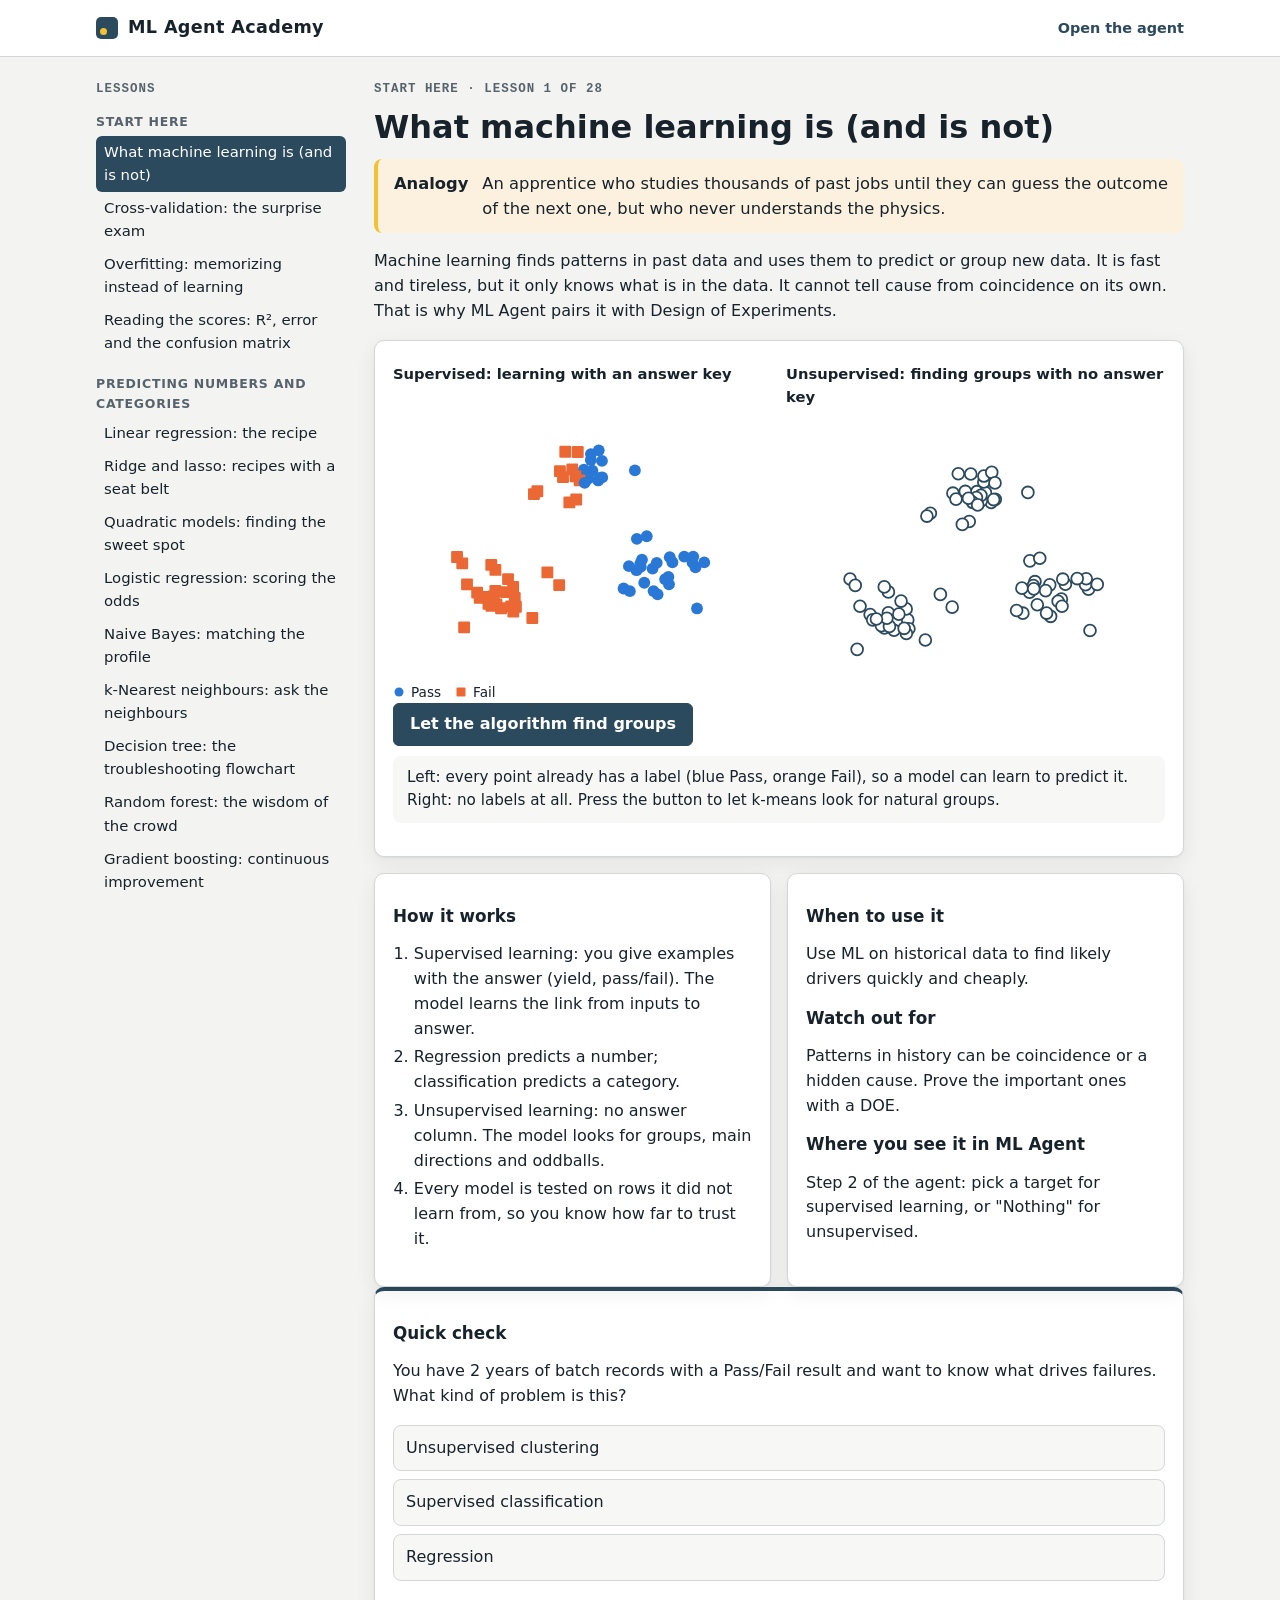
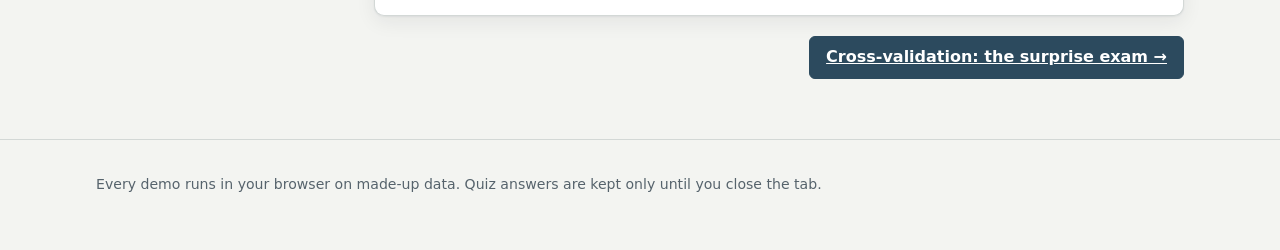
==== learn.html @ 2b5a92c6 "Add codon optimization: NSGA-II genetic algorithm in a Web Worker Step 6, "Sequence optimizer": past" ====
<!doctype html>
<html lang="en">
<head>
<meta charset="utf-8">
<meta name="viewport" content="width=device-width,initial-scale=1,viewport-fit=cover">
<!-- Same privacy lock as the agent: this page loads its own files and can contact nothing else. -->
<meta http-equiv="Content-Security-Policy" content="default-src 'none'; script-src 'self'; style-src 'self'; img-src data: blob:; font-src 'none'; connect-src 'none'; media-src 'none'; object-src 'none'; frame-src 'none'; worker-src 'none'; manifest-src 'none'; form-action 'none'; base-uri 'none'">
<meta name="referrer" content="no-referrer">
<meta name="description" content="Interactive lessons on machine learning and design of experiments, explained with analogies and hands-on visuals.">
<title>ML Agent Academy</title>
<link rel="icon" href="data:image/svg+xml,%3Csvg xmlns='http://www.w3.org/2000/svg' viewBox='0 0 32 32'%3E%3Crect width='32' height='32' rx='6' fill='%232c4a5e'/%3E%3Ccircle cx='9' cy='22' r='3' fill='%23f2c230'/%3E%3Ccircle cx='16' cy='14' r='3' fill='%23fff'/%3E%3Ccircle cx='23' cy='9' r='3' fill='%23fff'/%3E%3C/svg%3E">
<link rel="stylesheet" href="style.css">
</head>
<body class="learn">
<a class="skip" href="#lesson">Skip to lesson</a>
<header class="top">
  <div class="wrap top-row">
    <a class="brand" href="./"><span class="logo" aria-hidden="true"></span>ML Agent Academy</a>
    <nav class="top-nav"><a href="./">Open the agent</a></nav>
  </div>
</header>

<main class="wrap learn-layout">
  <aside class="learn-nav" aria-label="Lessons">
    <p class="eyebrow">Lessons</p>
    <label class="learn-select">Jump to a lesson <select id="lesson-select"></select></label>
    <div id="lesson-list"></div>
    <p class="score" id="score" aria-live="polite"></p>
  </aside>
  <article class="lesson" id="lesson" tabindex="-1"></article>
</main>

<footer class="foot">
  <div class="wrap"><p>Every demo runs in your browser on made-up data. Quiz answers are kept only until you close the tab.</p></div>
</footer>
<div class="tip" id="tip" role="tooltip" hidden></div>
<script src="engine.js"></script>
<script src="doe.js"></script>
<script src="spc.js"></script>
<script src="agent.js"></script>
<script src="codon.js"></script>
<script src="ga.js"></script>
<script src="charts.js"></script>
<script src="explain.js"></script>
<script src="learn.js"></script>
</body>
</html>
---- style.css ----
/* ML Agent. System fonts only (no web-font requests), so nothing loads from other servers. */
:root {
  color-scheme: light;
  --bg: #f3f4f1; --surface: #ffffff; --surface-2: #f7f8f6; --ink: #17222b; --muted: #56636c; --line: #d3d8d6; --grid: #e6e9e7;
  --steel: #2c4a5e; --steel-soft: #9fb4c3; --accent: #f2c230; --accent-ink: #2b2100;
  --good: #2f7a52; --warn: #9a5a00; --bad: #b3261e; --good-bg: #e6f2eb; --warn-bg: #fbf1de; --bad-bg: #fbe9e7; --info-bg: #e9eff4;
  --s1: #2a78d6; --s2: #eb6834; --s3: #1baf7a; --s4: #eda100; --s5: #e87ba4; --s6: #6250d6;
  --shadow: 0 1px 2px rgba(23,34,43,.06), 0 6px 20px rgba(23,34,43,.07);
  --body: system-ui, -apple-system, "Segoe UI", Roboto, "Helvetica Neue", Arial, sans-serif;
  --mono: ui-monospace, "SFMono-Regular", Menlo, Consolas, monospace;
}
@media (prefers-color-scheme: dark) {
  :root:not([data-theme="light"]) {
    color-scheme: dark;
    --bg: #11181d; --surface: #182228; --surface-2: #1d2930; --ink: #e6ebe9; --muted: #9aa8b0; --line: #2c3a42; --grid: #24313a;
    --steel: #8db7d1; --steel-soft: #4a6273; --accent: #f2c230; --accent-ink: #2b2100;
    --good: #6cc597; --warn: #e3b061; --bad: #f08a80; --good-bg: #17302a; --warn-bg: #33291a; --bad-bg: #3a1f1d; --info-bg: #1b2a35;
    --s1: #3987e5; --s2: #d95926; --s3: #199e70; --s4: #c98500; --s5: #d55181; --s6: #9085e9;
    --shadow: 0 1px 2px rgba(0,0,0,.3), 0 8px 24px rgba(0,0,0,.3);
  }
}
:root[data-theme="dark"] {
  color-scheme: dark;
  --bg: #11181d; --surface: #182228; --surface-2: #1d2930; --ink: #e6ebe9; --muted: #9aa8b0; --line: #2c3a42; --grid: #24313a;
  --steel: #8db7d1; --steel-soft: #4a6273; --accent: #f2c230; --accent-ink: #2b2100;
  --good: #6cc597; --warn: #e3b061; --bad: #f08a80; --good-bg: #17302a; --warn-bg: #33291a; --bad-bg: #3a1f1d; --info-bg: #1b2a35;
  --s1: #3987e5; --s2: #d95926; --s3: #199e70; --s4: #c98500; --s5: #d55181; --s6: #9085e9;
}

* { box-sizing: border-box; }
html { scroll-behavior: smooth; }
body { margin: 0; background: var(--bg); color: var(--ink); font: 16px/1.55 var(--body); -webkit-text-size-adjust: 100%; }
a { color: var(--steel); }
code { font-family: var(--mono); font-size: .9em; background: var(--surface-2); padding: 0 .3em; border-radius: 4px; }
h1, h2, h3 { line-height: 1.2; margin: 0; }
h3 { font-size: 1.05rem; margin-bottom: .5rem; }
[hidden] { display: none !important; }
.wrap { max-width: 1120px; margin: 0 auto; padding: 0 16px; }
.skip { position: absolute; left: -999px; top: 0; background: var(--accent); color: var(--accent-ink); padding: 8px 12px; z-index: 10; }
.skip:focus { left: 8px; }

.top { background: var(--surface); border-bottom: 1px solid var(--line); position: sticky; top: 0; z-index: 5; }
.top-row { display: flex; align-items: center; justify-content: space-between; gap: 12px; min-height: 56px; flex-wrap: wrap; }
.brand { display: flex; align-items: center; gap: 10px; font-weight: 800; font-size: 1.1rem; color: var(--ink); text-decoration: none; letter-spacing: .02em; }
.logo { width: 22px; height: 22px; border-radius: 5px; background: var(--steel); position: relative; }
.logo::after { content: ""; position: absolute; left: 4px; bottom: 4px; width: 7px; height: 7px; border-radius: 50%; background: var(--accent); }
.lock { display: inline-flex; align-items: center; gap: 6px; font-size: .85rem; font-weight: 600; color: var(--good); background: var(--good-bg); border-radius: 999px; padding: 4px 12px; text-decoration: none; }
.top-nav { display: flex; align-items: center; gap: 14px; margin-left: auto; font-size: .9rem; font-weight: 600; }
.top-nav a { text-decoration: none; }
.btn.small { padding: 4px 10px; font-size: .85rem; }
.btn.danger { border-color: var(--bad); color: var(--bad); }
.btn.danger:hover { background: var(--bad-bg); }
.auto-del { display: flex; gap: 8px; align-items: center; font-size: .88rem; margin-top: 12px; color: var(--muted); }
.deleted { background: var(--good-bg); color: var(--good); border-radius: 8px; padding: 10px 14px; font-weight: 600; }
.plan { border-top: 4px solid var(--accent); }
.sim { border-top: 4px solid var(--steel); }
.sim h3 { font-size: 1.2rem; }
.sim-layout { display: grid; grid-template-columns: minmax(220px, 300px) 1fr; gap: 18px; align-items: start; }
.sim-readout { position: sticky; top: 70px; background: var(--surface-2); border: 1px solid var(--line); border-radius: 10px; padding: 16px; text-align: center; }
.sim-readout .lbl { font-size: .82rem; font-weight: 700; color: var(--muted); text-transform: uppercase; letter-spacing: .04em; }
.sim-big { font-size: clamp(2.2rem, 5vw, 3rem); font-weight: 800; line-height: 1.1; margin: 6px 0; font-variant-numeric: tabular-nums; }
.sim-delta { font-weight: 700; font-size: .92rem; color: var(--muted); }
.sim-delta.up { color: var(--good); } .sim-delta.down { color: var(--bad); }
.sim-readout .proba { margin-top: 10px; }
.sim-knobs { display: grid; grid-template-columns: repeat(auto-fit, minmax(240px, 1fr)); gap: 12px 18px; }
.knob { border: 1px solid var(--line); border-radius: 8px; padding: 10px 12px 6px; background: var(--surface); }
.knob-head { display: flex; justify-content: space-between; align-items: baseline; gap: 8px; font-weight: 700; font-size: .92rem; }
.knob-head output { font-family: var(--mono); color: var(--steel); font-weight: 600; }
.knob input[type=range] { width: 100%; height: 28px; accent-color: var(--steel); margin: 4px 0 0; }
.knob select { margin-top: 6px; }
.knob-scale { display: flex; justify-content: space-between; font-size: .72rem; color: var(--muted); }
.knob-svg { margin-top: 4px; }
.chart .usual { fill: var(--info-bg); }
.seg { display: flex; flex-wrap: wrap; gap: 4px; margin-top: 6px; }
.seg button { font: inherit; font-size: .85rem; padding: 6px 10px; min-height: 34px; border-radius: 6px; border: 1px solid var(--line); background: var(--surface-2); color: var(--ink); cursor: pointer; }
.seg button[aria-pressed="true"] { background: var(--steel); border-color: var(--steel); color: var(--surface); }
.sim-warn { background: var(--warn-bg); color: var(--warn); border-radius: 8px; padding: 8px 12px; font-weight: 600; font-size: .9rem; }
.pins td, .pins th { white-space: nowrap; }
/* Phones and narrow tablets: the live readout docks to the bottom of the screen while you move knobs. */
@media (max-width: 760px) {
  .sim-layout { grid-template-columns: 1fr; }
  .sim-readout { order: 2; position: sticky; top: auto; bottom: 8px; z-index: 3; padding: 8px 12px; display: grid; grid-template-columns: auto 1fr; gap: 0 12px; align-items: center; text-align: left; box-shadow: var(--shadow); }
  .sim-readout .lbl { grid-column: 1 / -1; font-size: .72rem; }
  .sim-big { font-size: 1.9rem; margin: 0; }
  .sim-delta { font-size: .8rem; }
  #sim-extra { grid-column: 1 / -1; }
  #sim-extra .proba { display: none; }
  #sim-extra .hint { margin: 2px 0 0; font-size: .75rem; }
}
.plan-controls { display: flex; flex-wrap: wrap; gap: 10px 18px; align-items: end; padding: 10px 12px; margin: -4px 0 14px; background: var(--info-bg); border-radius: 8px; }
.plan-controls label { display: grid; gap: 3px; font-weight: 700; font-size: .85rem; }
.plan-controls select { width: auto; min-width: 11em; font-weight: 500; }
.plan-controls .hint { margin: 0; flex: 1 1 220px; }
.proba .tgt span:first-child { font-weight: 700; }
.proba .tgt span:first-child::after { content: " ◀"; color: var(--accent); }
.plan h3 { font-size: 1.2rem; }
.plan-list { list-style: none; margin: 10px 0; padding: 0; display: grid; gap: 10px; }
.plan-list li { display: grid; grid-template-columns: 6.5em 1fr; gap: 12px; align-items: start; padding: 10px 12px; background: var(--surface-2); border-radius: 8px; }
.verb { font: 700 .75rem/1.9 var(--mono); text-transform: uppercase; letter-spacing: .06em; text-align: center; border-radius: 6px; background: var(--steel); color: var(--surface); }
.verb.Decrease { background: var(--s2); }
.verb.Target, .verb.Combine { background: var(--accent); color: var(--accent-ink); }
.verb.Choose, .verb.Segment, .verb.Hold { background: var(--good); color: var(--surface); }
.verb.Check { background: var(--warn); color: var(--surface); }
.plan-list .impact { display: block; color: var(--muted); font-size: .88rem; margin-top: 2px; }
.conf { display: inline-block; font: 600 .75rem/1.6 var(--mono); padding: 0 8px; border-radius: 999px; margin-left: 6px; vertical-align: middle; }
.conf.high { background: var(--good-bg); color: var(--good); }
.conf.medium { background: var(--warn-bg); color: var(--warn); }
.conf.low { background: var(--bad-bg); color: var(--bad); }
.howto { margin-top: 10px; background: var(--info-bg); border-radius: 8px; padding: 8px 12px; font-size: .9rem; }
.howto summary { cursor: pointer; font-weight: 600; color: var(--steel); }
.howto p { margin: 6px 0; }
.howto .analogy { font-style: italic; }
.learn-link { font-weight: 600; font-size: .88rem; }
.trees-row { display: grid; grid-template-columns: repeat(auto-fit, minmax(260px, 1fr)); gap: 12px; }
.trees-row h4 { margin: 4px 0; font-size: .9rem; }
@media (max-width: 560px) { .plan-list li { grid-template-columns: 1fr; } .verb { justify-self: start; padding: 0 8px; } }
.lock svg, .lock-num svg { width: 14px; height: 14px; fill: currentColor; }

.hero { padding: 40px 0 8px; }
.eyebrow { font: 600 .78rem/1.4 var(--mono); text-transform: uppercase; letter-spacing: .08em; color: var(--muted); margin: 0 0 10px; }
.hero h1 { font-size: clamp(1.5rem, 3.6vw, 2.3rem); max-width: 26em; letter-spacing: -.01em; }
.lede { max-width: 46em; color: var(--muted); font-size: 1.05rem; }

.step { padding: 28px 16px 8px; }
.step-head { display: flex; align-items: center; gap: 12px; margin-bottom: 14px; }
.step-head h2 { font-size: 1.35rem; }
.num { width: 30px; height: 30px; flex: none; border-radius: 50%; background: var(--steel); color: var(--surface); display: grid; place-items: center; font-weight: 700; }
.card { background: var(--surface); border: 1px solid var(--line); border-radius: 10px; padding: 18px; box-shadow: var(--shadow); margin-bottom: 16px; min-width: 0; }
.load-grid, .privacy-grid { display: grid; grid-template-columns: 1.2fr 1fr; gap: 16px; }
.load-grid .card, .privacy-grid .card { margin-bottom: 0; }
@media (max-width: 760px) { .load-grid, .privacy-grid { grid-template-columns: 1fr; } }

.drop { display: block; border: 2px dashed var(--line); border-radius: 10px; padding: 22px 16px; text-align: center; cursor: pointer; transition: border-color .15s, background .15s; }
.drop:hover, .drop.over { border-color: var(--steel); background: var(--surface-2); }
.drop input { position: absolute; width: 1px; height: 1px; opacity: 0; }
.drop:focus-within { outline: 2px solid var(--steel); outline-offset: 2px; }
.drop b { display: block; font-size: 1.05rem; }
.drop span { color: var(--muted); font-size: .9rem; }
.hint { color: var(--muted); font-size: .88rem; margin: .5rem 0; }
.field-label { display: block; font-weight: 600; font-size: .9rem; margin-top: 8px; }
textarea, input[type=text], input[type=number], select {
  font: inherit; color: var(--ink); background: var(--surface); border: 1px solid var(--line); border-radius: 6px; padding: 7px 9px; width: 100%;
}
textarea { font-family: var(--mono); font-size: .85rem; resize: vertical; margin-top: 4px; }
textarea:focus, input:focus, select:focus, .btn:focus-visible { outline: 2px solid var(--steel); outline-offset: 1px; }
.row-actions { display: flex; flex-wrap: wrap; gap: 8px; margin-top: 12px; }
.btn { font: inherit; font-weight: 600; border-radius: 6px; border: 1px solid var(--steel); background: var(--surface); color: var(--steel); padding: 8px 16px; cursor: pointer; }
.btn:hover { background: var(--surface-2); }
.btn.primary { background: var(--steel); color: var(--surface); }
.btn.primary:hover { filter: brightness(1.1); }
.btn.ghost { border-color: var(--line); color: var(--ink); }
.btn:disabled { opacity: .55; cursor: progress; }
.samples { display: grid; gap: 8px; }
.sample { text-align: left; font: inherit; color: var(--ink); background: var(--surface-2); border: 1px solid var(--line); border-radius: 8px; padding: 10px 12px; cursor: pointer; }
.sample:hover { border-color: var(--steel); }
.sample b { display: block; }
.sample .k { font: 600 .72rem/1.4 var(--mono); text-transform: uppercase; letter-spacing: .06em; color: var(--steel); }
.sample span:last-child { font-size: .88rem; color: var(--muted); }
.error { background: var(--bad-bg); color: var(--bad); border-radius: 8px; padding: 10px 14px; font-weight: 600; }

.summary { margin-top: 0; }
.merge { margin: 4px 0 12px; border: 1px solid var(--line); border-radius: 8px; padding: 8px 12px; background: var(--surface-2); }
.merge summary { cursor: pointer; font-weight: 600; }
.merge-body { margin-top: 10px; }
.drop.small { padding: 12px; }
.merge-done { background: var(--good-bg); color: var(--ink); border-radius: 8px; padding: 8px 12px; margin: 8px 0 0; }
.role { display: inline-block; font-size: .78rem; padding: 0 8px; border-radius: 999px; background: var(--surface-2); color: var(--muted); white-space: nowrap; }
.role-result { background: var(--warn-bg); color: var(--warn); font-weight: 600; }
.role-measurement { background: var(--info-bg); color: var(--steel); }
.role-id, .role-meta, .role-time { background: var(--surface-2); color: var(--muted); }
.role-why { display: block; color: var(--muted); font-size: .74rem; }
.mode { border: 0; padding: 0; margin: 14px 0 4px; display: grid; grid-template-columns: repeat(auto-fit, minmax(240px, 1fr)); gap: 10px; }
.mode legend { font-weight: 600; font-size: .9rem; margin-bottom: 6px; padding: 0; }
.mode-opt { display: flex; gap: 10px; align-items: flex-start; border: 1px solid var(--line); border-radius: 8px; padding: 10px 12px; cursor: pointer; background: var(--surface-2); }
.mode-opt:has(input:checked) { border-color: var(--steel); box-shadow: inset 0 0 0 1px var(--steel); background: var(--surface); }
.mode-opt input { margin-top: 4px; accent-color: var(--steel); }
.mode-opt b { display: block; }
.mode-opt small { color: var(--muted); font-size: .85rem; }
.spc-panel { border-left: 4px solid var(--steel); background: var(--info-bg); border-radius: 8px; padding: 10px 14px; margin: 10px 0; }
.spc-intro { margin: 0 0 4px; font-size: .92rem; }
.multi { margin: 10px 0; border: 1px solid var(--line); border-radius: 8px; padding: 8px 12px; background: var(--surface-2); }
.multi summary { cursor: pointer; font-weight: 600; }
.multi-table input[type=number] { width: 7em; }
.multi-table select { width: auto; }
.multi-add { display: flex; gap: 8px; align-items: center; font-size: .88rem; margin-top: 8px; }
.multi-add select { width: auto; }
.spc-table td:first-child { color: var(--muted); }
.verdict { display: inline-block; font: 700 .78rem/1.7 var(--mono); padding: 0 10px; border-radius: 999px; text-transform: uppercase; letter-spacing: .04em; }
.verdict.excellent, .verdict.capable { background: var(--good-bg); color: var(--good); }
.verdict.marginal { background: var(--warn-bg); color: var(--warn); }
.verdict.not { background: var(--bad-bg); color: var(--bad); }
.controls { display: grid; grid-template-columns: repeat(auto-fit, minmax(190px, 1fr)); gap: 12px; margin: 12px 0; align-items: end; }
.controls label { font-weight: 600; font-size: .9rem; display: grid; gap: 4px; }
.controls label.check { display: flex; align-items: center; gap: 8px; font-weight: 500; padding-bottom: 8px; }
.check input { width: auto; }
.table-scroll { overflow-x: auto; -webkit-overflow-scrolling: touch; }
table { border-collapse: collapse; width: 100%; font-size: .9rem; }
th, td { text-align: left; padding: 6px 10px; border-bottom: 1px solid var(--grid); vertical-align: top; }
th { font-weight: 600; color: var(--muted); font-size: .8rem; text-transform: uppercase; letter-spacing: .04em; white-space: nowrap; }
td.num-cell, th.num-cell { text-align: right; font-variant-numeric: tabular-nums; white-space: nowrap; }
tr.dim td { color: var(--muted); }
tr.best td { background: var(--warn-bg); }
.chip { display: inline-block; font: 600 .72rem/1.6 var(--mono); padding: 0 8px; border-radius: 999px; background: var(--info-bg); color: var(--steel); white-space: nowrap; }
.chip.off { background: var(--surface-2); color: var(--muted); }
.chip.target { background: var(--accent); color: var(--accent-ink); }
.preview summary { cursor: pointer; font-weight: 600; margin-top: 12px; }
.preview td { white-space: nowrap; }

.progress-row { display: flex; align-items: center; gap: 12px; }
progress { flex: 1; height: 10px; accent-color: var(--steel); }
#progress-text { font-size: .9rem; color: var(--muted); min-width: 12em; }
.agent-log { margin: 12px 0 0; padding-left: 1.3em; font-size: .92rem; }
.agent-log li { margin: 4px 0; }
.agent-log li.log-result { font-weight: 600; }
.nn-live { margin-top: 12px; border-top: 1px solid var(--line); padding-top: 8px; }
.nn-live h4 { margin: 0 0 4px; font-size: .9rem; }
.chart .nn-edge { stroke: var(--line); stroke-width: .7; }
.chart .nn-node { fill: var(--steel-soft); stroke: var(--surface); stroke-width: 1.5; }
.chart .nn-node.in { fill: var(--steel); } .chart .nn-node.out { fill: var(--accent); }
.chart .nn-edge.pos { stroke: var(--s1); } .chart .nn-edge.neg { stroke: var(--s2); }
.block-grid.nn-grid .card, .nn-grid > div { min-width: 0; }
.agent-log li.log-done { color: var(--good); font-weight: 600; }

.tiles { display: grid; grid-template-columns: repeat(auto-fit, minmax(200px, 1fr)); gap: 12px; margin-bottom: 16px; }
.tile { background: var(--surface); border: 1px solid var(--line); border-radius: 10px; padding: 14px 16px; box-shadow: var(--shadow); }
.tile .lbl { font-size: .78rem; text-transform: uppercase; letter-spacing: .05em; color: var(--muted); font-weight: 600; }
.tile .val { font-size: 1.5rem; font-weight: 750; line-height: 1.2; margin: 4px 0 2px; overflow-wrap: anywhere; }
.tile .sub { font-size: .85rem; color: var(--muted); }
.tile.hero-tile { border-top: 4px solid var(--accent); }
.risk-badge { display: inline-block; margin-top: 8px; font-size: .74rem; font-weight: 700; line-height: 1.3; color: var(--warn); background: var(--warn-bg); border: 1px solid var(--warn); border-radius: 999px; padding: 2px 9px; cursor: help; }
.risk-badge:focus-visible { outline: 2px solid var(--steel); outline-offset: 2px; }
.insights { list-style: none; margin: 0; padding: 0; display: grid; gap: 8px; }
.insights li { padding: 8px 12px 8px 36px; border-radius: 8px; position: relative; background: var(--info-bg); }
.insights li::before { position: absolute; left: 12px; top: 8px; font-weight: 800; width: 16px; text-align: center; }
.insights li.good { background: var(--good-bg); }
.insights li.good::before { content: "✓"; color: var(--good); }
.insights li.warn { background: var(--warn-bg); }
.insights li.warn::before { content: "!"; color: var(--warn); }
.insights li.info::before { content: "i"; color: var(--steel); font-family: Georgia, serif; font-style: italic; }
.block-grid { display: grid; grid-template-columns: 1fr 1fr; gap: 16px; }
.block-grid .card { margin-bottom: 0; }
.block-grid + .card, .block-grid + .block-grid { margin-top: 16px; }
.me-grid { display: grid; grid-template-columns: repeat(auto-fit, minmax(200px, 1fr)); gap: 12px; }
@media (max-width: 860px) { .block-grid { grid-template-columns: 1fr; } }
.card .sub-head { color: var(--muted); font-size: .9rem; margin: -2px 0 10px; }
.models details { margin-top: 8px; }
.models summary { cursor: pointer; font-weight: 600; font-size: .92rem; }
.models dl { margin: 8px 0 0; font-size: .9rem; }
.models dt { font-weight: 600; margin-top: 8px; }
.models dd { margin: 2px 0 0; color: var(--muted); }

.chart { width: 100%; height: auto; display: block; overflow: visible; }
.chart text { fill: var(--muted); font: 12px var(--body); }
.chart .lbl-strong { fill: var(--ink); font-weight: 600; }
.chart .axis { stroke: var(--line); }
.chart .gridline { stroke: var(--grid); }
.chart .bar { fill: var(--steel-soft); }
.chart .bar.hi { fill: var(--steel); }
.chart .bar.accent { fill: var(--accent); }
.chart .ref { stroke: var(--bad); stroke-dasharray: 4 3; stroke-width: 1.5; }
.chart .diag { stroke: var(--muted); stroke-dasharray: 4 4; }
.chart .dot { fill: var(--steel); fill-opacity: .75; stroke: var(--surface); stroke-width: 1.5; }
.chart .line { fill: none; stroke: var(--steel); stroke-width: 2; }
.chart .line.s2 { stroke: var(--s2); }
.chart .pt { fill: var(--steel); stroke: var(--surface); stroke-width: 2; }
.chart .pt.s2 { fill: var(--s2); }
.chart .c1 { fill: var(--s1); } .chart .c2 { fill: var(--s2); } .chart .c3 { fill: var(--s3); }
.chart .c4 { fill: var(--s4); } .chart .c5 { fill: var(--s5); } .chart .c6 { fill: var(--s6); }
.chart .cm { fill: var(--steel); }
.chart .cm-text { fill: var(--ink); font-weight: 600; }
.chart .cm-text.inv { fill: var(--surface); }
.chart .hit { fill: transparent; }
.chart .bar.out { fill: var(--bad); fill-opacity: .55; }
.chart .target-line { stroke: var(--good); stroke-width: 2; stroke-dasharray: 2 3; }
.chart .cl-line { stroke: var(--muted); stroke-width: 1.2; }
.chart .line.thin { stroke-width: 1.2; stroke: var(--steel-soft); }
.chart .pt.small { stroke-width: 1; }
.chart .pt.flag { fill: var(--bad); stroke: var(--surface); stroke-width: 1.5; }
.chart .whisker { stroke: var(--muted); stroke-width: 1.5; }
.chart .box { fill: var(--info-bg); stroke: var(--steel); stroke-width: 1.5; }
.chart .median { stroke: var(--ink); stroke-width: 2.5; }
.chart .hollow-pt { fill: none; stroke: var(--bad); stroke-width: 1.3; }
.chart.tree { width: 100%; margin: 0 auto; }
.tree-tabs { display: flex; flex-wrap: wrap; gap: 6px; margin: 6px 0 10px; }
.tree-tabs .btn { padding: 5px 12px; font-size: .88rem; }
.tree-tabs .btn .pass, .tree-tabs .btn .fail { font-weight: 700; }
.tree-tabs .btn.primary .pass, .tree-tabs .btn.primary .fail { color: var(--accent); }
.chart .tedge { fill: none; stroke: var(--line); stroke-width: 2; }
.chart .tedge.on { stroke: var(--accent); stroke-width: 4; }
.chart .tedge-lbl { font-size: 11px; fill: var(--muted); }
.chart .tnode { fill: var(--surface-2); stroke: var(--steel-soft); stroke-width: 1.5; }
.chart .tleaf { fill: var(--info-bg); stroke: var(--steel-soft); stroke-width: 1.5; }
.chart .tleaf.good { fill: var(--good-bg); stroke: var(--good); }
.chart .tleaf.bad { fill: var(--bad-bg); stroke: var(--bad); }
.chart .tleaf.cut { fill: var(--surface); stroke-dasharray: 4 3; }
.chart .tnode.on, .chart .tleaf.on { stroke: var(--accent); stroke-width: 3.5; }
.chart .tq { fill: var(--ink); font-size: 12px; font-weight: 600; }
.chart .tsub { fill: var(--muted); font-size: 11px; }
.chart [data-tip] { cursor: default; }
.legend { display: flex; flex-wrap: wrap; gap: 6px 14px; font-size: .85rem; margin: 6px 0 0; padding: 0; list-style: none; color: var(--ink); }
.legend li { display: flex; align-items: center; gap: 6px; }
.legend svg { width: 12px; height: 12px; }
.tip { position: fixed; z-index: 20; pointer-events: none; background: var(--ink); color: var(--bg); font-size: .82rem; line-height: 1.35; padding: 6px 9px; border-radius: 6px; max-width: 280px; box-shadow: var(--shadow); white-space: pre-line; }

.whatif { display: grid; grid-template-columns: 1.3fr 1fr; gap: 16px; align-items: start; }
@media (max-width: 760px) { .whatif { grid-template-columns: 1fr; } }
.whatif-inputs { display: grid; gap: 10px; }
.whatif-inputs label { display: grid; gap: 2px; font-size: .9rem; font-weight: 600; }
.whatif-inputs .val { font-family: var(--mono); font-weight: 500; color: var(--steel); }
.whatif-inputs input[type=range] { width: 100%; accent-color: var(--steel); }
.whatif-out { background: var(--surface-2); border-radius: 10px; padding: 16px; text-align: center; }
.whatif-out .big { font-size: 2rem; font-weight: 750; }
.proba { display: grid; gap: 6px; text-align: left; margin-top: 8px; }
.proba div { display: grid; grid-template-columns: 7em 1fr 3.5em; gap: 8px; align-items: center; font-size: .9rem; }
.proba progress { height: 8px; }

.dmaic { list-style: none; padding: 0; margin: 0; display: grid; gap: 10px; }
.dmaic li { background: var(--surface); border: 1px solid var(--line); border-left: 4px solid var(--steel); border-radius: 8px; padding: 12px 16px; box-shadow: var(--shadow); }
.dmaic li.p-Improve { border-left-color: var(--accent); }
.dmaic li.p-Control { border-left-color: var(--good); }
.dmaic .phase { font: 600 .72rem/1.4 var(--mono); text-transform: uppercase; letter-spacing: .08em; color: var(--muted); }
.dmaic b { display: block; margin: 2px 0; }
.dmaic p { margin: 0; color: var(--muted); }

.factors input { min-width: 7em; }
.factors td:last-child { width: 1%; }
.icon-btn { font: inherit; background: none; border: 1px solid var(--line); color: var(--muted); border-radius: 6px; padding: 4px 9px; cursor: pointer; }
.icon-btn:hover { color: var(--bad); border-color: var(--bad); }
.design-summary { margin: 16px 0 8px; padding: 12px 14px; background: var(--surface-2); border-radius: 8px; }
.design-summary p { margin: 4px 0; }
.runsheet td.blank { min-width: 7em; border-bottom: 1px solid var(--muted); }

.privacy .card { border-top: 4px solid var(--good); }
.lock-num { background: var(--good); }
.guarantees { margin: 0; padding-left: 1.2em; display: grid; gap: 8px; }
.verify { padding-left: 1.2em; }
.self-test { margin-top: 12px; font-size: .92rem; }
.self-test .pass { color: var(--good); font-weight: 600; }
.self-test .fail { color: var(--bad); font-weight: 600; }
.self-test ul { margin: 6px 0; padding-left: 1.2em; }

.foot { border-top: 1px solid var(--line); margin-top: 40px; padding: 20px 0 40px; color: var(--muted); font-size: .88rem; }

/* Results extras */
.pd-cap { text-align: center; font-weight: 600; font-size: .85rem; margin: 0; }
.peek-sub { margin-top: 18px; }

/* Learn page */
.learn-layout { display: grid; grid-template-columns: 250px 1fr; gap: 28px; padding-top: 24px; align-items: start; }
.learn-nav { position: sticky; top: 72px; max-height: calc(100vh - 90px); overflow: auto; padding-bottom: 12px; }
.learn-nav h4 { margin: 14px 0 4px; font-size: .78rem; text-transform: uppercase; letter-spacing: .06em; color: var(--muted); }
.learn-nav ol { list-style: none; margin: 0; padding: 0; }
.learn-nav a { display: flex; gap: 8px; align-items: baseline; padding: 5px 8px; border-radius: 6px; color: var(--ink); text-decoration: none; font-size: .93rem; }
.learn-nav a:hover { background: var(--surface); }
.learn-nav a.on { background: var(--steel); color: var(--surface); }
.learn-nav a .done { color: var(--good); font-weight: 700; margin-left: auto; }
.learn-nav a.on .done { color: var(--accent); }
.learn-select { display: none; }
.score { font-size: .88rem; color: var(--muted); margin-top: 14px; }
@media (max-width: 860px) {
  .learn-layout { grid-template-columns: 1fr; }
  .learn-nav { position: static; max-height: none; }
  #lesson-list { display: none; }
  .learn-select { display: grid; gap: 4px; font-weight: 600; font-size: .9rem; }
}
.lesson { min-width: 0; outline: none; }
.lesson h1 { font-size: clamp(1.5rem, 3vw, 2rem); margin-bottom: 12px; }
.lesson h3 { margin-top: 14px; }
.analogy-box { display: flex; gap: 14px; background: var(--warn-bg); border-left: 4px solid var(--accent); border-radius: 8px; padding: 12px 16px; margin: 12px 0 16px; font-size: 1.02rem; }
.analogy-box b { white-space: nowrap; }
.demo { margin: 16px 0; }
.demo-controls { display: flex; flex-wrap: wrap; gap: 10px 18px; align-items: center; margin-bottom: 10px; }
.demo-controls label { display: flex; align-items: center; gap: 8px; font-weight: 600; font-size: .9rem; }
.demo-controls input[type=range] { width: 160px; accent-color: var(--steel); }
.demo-controls output { font-family: var(--mono); color: var(--steel); min-width: 3em; }
.demo-read { background: var(--surface-2); border-radius: 8px; padding: 10px 14px; margin-top: 10px; font-size: .95rem; }
.demo-read b { color: var(--ink); }
.demo-grid { display: grid; grid-template-columns: 1fr 1fr; gap: 14px; }
.demo-grid > div { min-width: 0; }
.demo-grid h4, .demo h4 { margin: 4px 0 6px; font-size: .92rem; }
@media (max-width: 700px) { .demo-grid { grid-template-columns: 1fr; } }
.cols2 { display: grid; grid-template-columns: 1fr 1fr; gap: 16px; }
@media (max-width: 700px) { .cols2 { grid-template-columns: 1fr; } }
.cols2 .card { margin: 0; }
.lesson ol.steps { padding-left: 1.3em; }
.lesson ol.steps li { margin: 4px 0; }
.quiz { border-top: 4px solid var(--steel); }
.quiz .opts { display: grid; gap: 8px; margin-top: 8px; }
.quiz .opt { text-align: left; font: inherit; padding: 10px 12px; border-radius: 8px; border: 1px solid var(--line); background: var(--surface-2); color: var(--ink); cursor: pointer; }
.quiz .opt:hover { border-color: var(--steel); }
.quiz .opt.right { border-color: var(--good); background: var(--good-bg); }
.quiz .opt.wrong { border-color: var(--bad); background: var(--bad-bg); }
.quiz .why { margin-top: 10px; font-weight: 500; }
.lesson-nav { display: flex; justify-content: space-between; gap: 10px; margin: 20px 0; }
.chart .region-c1 { fill: var(--s1); }
.chart .region-c2 { fill: var(--s2); }
.chart .curve { fill: none; stroke: var(--steel); stroke-width: 2.5; }
.chart .curve.alt { stroke: var(--s2); stroke-dasharray: 6 4; }
.chart .curve.good { stroke: var(--good); }
.chart .curve.d1 { stroke: var(--s1); } .chart .curve.d3 { stroke: var(--s3); stroke-width: 3.5; }
.chart .resid { stroke: var(--bad); stroke-dasharray: 3 3; stroke-width: 1.2; }
.chart .hollow { fill: var(--surface); stroke: var(--steel); stroke-width: 1.5; }
.chart .nbr { stroke: var(--accent); stroke-width: 2; }
.chart .query { fill: var(--accent); stroke: var(--ink); stroke-width: 2; }
.chart .center-mark { stroke: var(--ink); stroke-width: 1.5; }
.chart .cell-train { fill: var(--steel-soft); }
.chart .cell-test { fill: var(--accent); }
.chart .face-hi { fill: var(--s2); fill-opacity: .18; stroke: var(--s2); stroke-width: 2; }
.chart .face-lo { fill: var(--s1); fill-opacity: .14; stroke: var(--s1); stroke-width: 2; }
.chart .edge { stroke: var(--muted); stroke-width: 1.5; fill: none; }
.chart .corner { fill: var(--surface); stroke: var(--ink); stroke-width: 1.5; }
.chart .corner.hi { fill: var(--s2); }
.chart .corner.lo { fill: var(--s1); }
.chart .corner.mid { fill: var(--accent); }
.chart .corner.star { fill: var(--s3); }
.chart .arrow { stroke: var(--bad); stroke-width: 3; }
.chart .arrow-key { fill: var(--bad); }
.lesson .pass { color: var(--good); } .lesson .fail { color: var(--bad); }
.chart .arrow.second { stroke: var(--s6); stroke-width: 2; }
.chart .proj { stroke: var(--line); stroke-width: 1; }
.chart .heat1 { fill: var(--s1); fill-opacity: .25; } .chart .heat2 { fill: var(--s1); fill-opacity: .55; } .chart .heat3 { fill: var(--s1); fill-opacity: .95; }
.chart .big-num { font-size: 22px; font-weight: 750; fill: var(--ink); }
.chart .cm-box { fill: var(--surface-2); stroke: var(--line); }
.chart .cm-box.ok { fill: var(--good-bg); stroke: var(--good); }
.chart .cm-box.bad { fill: var(--bad-bg); stroke: var(--bad); }
.pm { font-family: var(--mono); font-size: .8rem; }
.pm td { padding: 2px 6px; text-align: center; }
.pm .p { color: var(--s2); font-weight: 700; } .pm .m { color: var(--s1); }

@media print {
  /* Paper is always light, whatever the screen theme. */
  :root, :root:not([data-theme="light"]), :root[data-theme="dark"] {
    color-scheme: light;
  --bg: #f3f4f1; --surface: #ffffff; --surface-2: #f7f8f6; --ink: #17222b; --muted: #56636c; --line: #d3d8d6; --grid: #e6e9e7;
  --steel: #2c4a5e; --steel-soft: #9fb4c3; --accent: #f2c230; --accent-ink: #2b2100;
  --good: #2f7a52; --warn: #9a5a00; --bad: #b3261e; --good-bg: #e6f2eb; --warn-bg: #fbf1de; --bad-bg: #fbe9e7; --info-bg: #e9eff4;
  --s1: #2a78d6; --s2: #eb6834; --s3: #1baf7a; --s4: #eda100; --s5: #e87ba4; --s6: #6250d6;
  --shadow: 0 1px 2px rgba(23,34,43,.06), 0 6px 20px rgba(23,34,43,.07);
  }
  .hero { display: none !important; }
  .plan-controls, .top, #load, #setup, .row-actions, .privacy, .foot, #doe .controls, #doe .row-actions, #doe .table-scroll:has(#factors), #design-purpose, #doe-error, .tip, .learn-link, .card:has(.whatif), #next > .hint { display: none !important; }
  .howto summary { list-style: none; }
  .sim input[type=range], .sim .seg, .sim select, .sim-actions { display: none !important; }
  .sim-readout { position: static; }
  h2, h3 { break-after: avoid; }
  svg.chart { break-inside: avoid; }
  body { background: #fff; }
  .card, .tile, .dmaic li { box-shadow: none; break-inside: avoid; }
}
@media (prefers-reduced-motion: reduce) { html { scroll-behavior: auto; } * { transition: none !important; } }

/* Multi-result desirability */
.dbar { display: inline-block; width: 60px; height: 8px; vertical-align: middle; }
.dbar .track { fill: var(--line); } .dbar .fill { fill: var(--s3); }
.tiles.mini { grid-template-columns: repeat(auto-fit, minmax(160px, 1fr)); margin-bottom: 12px; }
.sim-multi { margin-top: 10px; border-top: 1px solid var(--line, #ccc); padding-top: 8px; font-size: .9rem; }
.dval { white-space: nowrap; }
.sim-multi > div:not(.lbl) { display: grid; grid-template-columns: 1fr auto auto; gap: 8px; align-items: center; margin: 3px 0; }

/* Sequence optimizer */
.chart .c4 { fill: var(--s4); }
.chart .pt.sel { stroke: var(--ink); stroke-width: 2.5; }
label.full { display: block; margin-top: 10px; font-size: .85rem; font-weight: 600; color: var(--muted); }
#seq-dna { width: 100%; }
#seq-extra { width: 100%; margin-top: 4px; }
.unit { color: var(--muted); font-size: .8rem; margin-left: 3px; }
.avoid { border: 1px solid var(--line); border-radius: 10px; padding: 10px 12px 14px; margin: 14px 0 4px; }
.avoid legend { font-size: .85rem; font-weight: 600; color: var(--muted); padding: 0 6px; }
.chips { display: flex; flex-wrap: wrap; gap: 6px 14px; }
.chip-check { display: flex; align-items: center; gap: 5px; font-size: .85rem; white-space: nowrap; }
.chip-check code { font-size: .72rem; color: var(--muted); }
.prog-row { display: flex; align-items: center; gap: 12px; flex-wrap: wrap; margin: 10px 0 14px; }
.prog-row progress { flex: 1 1 200px; }
.prog-row span { font-size: .85rem; color: var(--muted); }
.seq-text { font: .78rem/1.5 var(--mono); background: var(--surface-2); border: 1px solid var(--line); border-radius: 10px; padding: 12px; overflow-x: auto; white-space: pre; margin-top: 10px; max-height: 320px; overflow-y: auto; }
.seq-result h4 { margin: 18px 0 6px; }
.chart .cell-good { fill: var(--s3); } .chart .cell-mid { fill: var(--s4); } .chart .cell-bad { fill: var(--s2); }
.chart .cell-changed { fill: var(--s1); }
table.mini { font-size: .82rem; } table.mini td, table.mini th { padding: 3px 8px; }
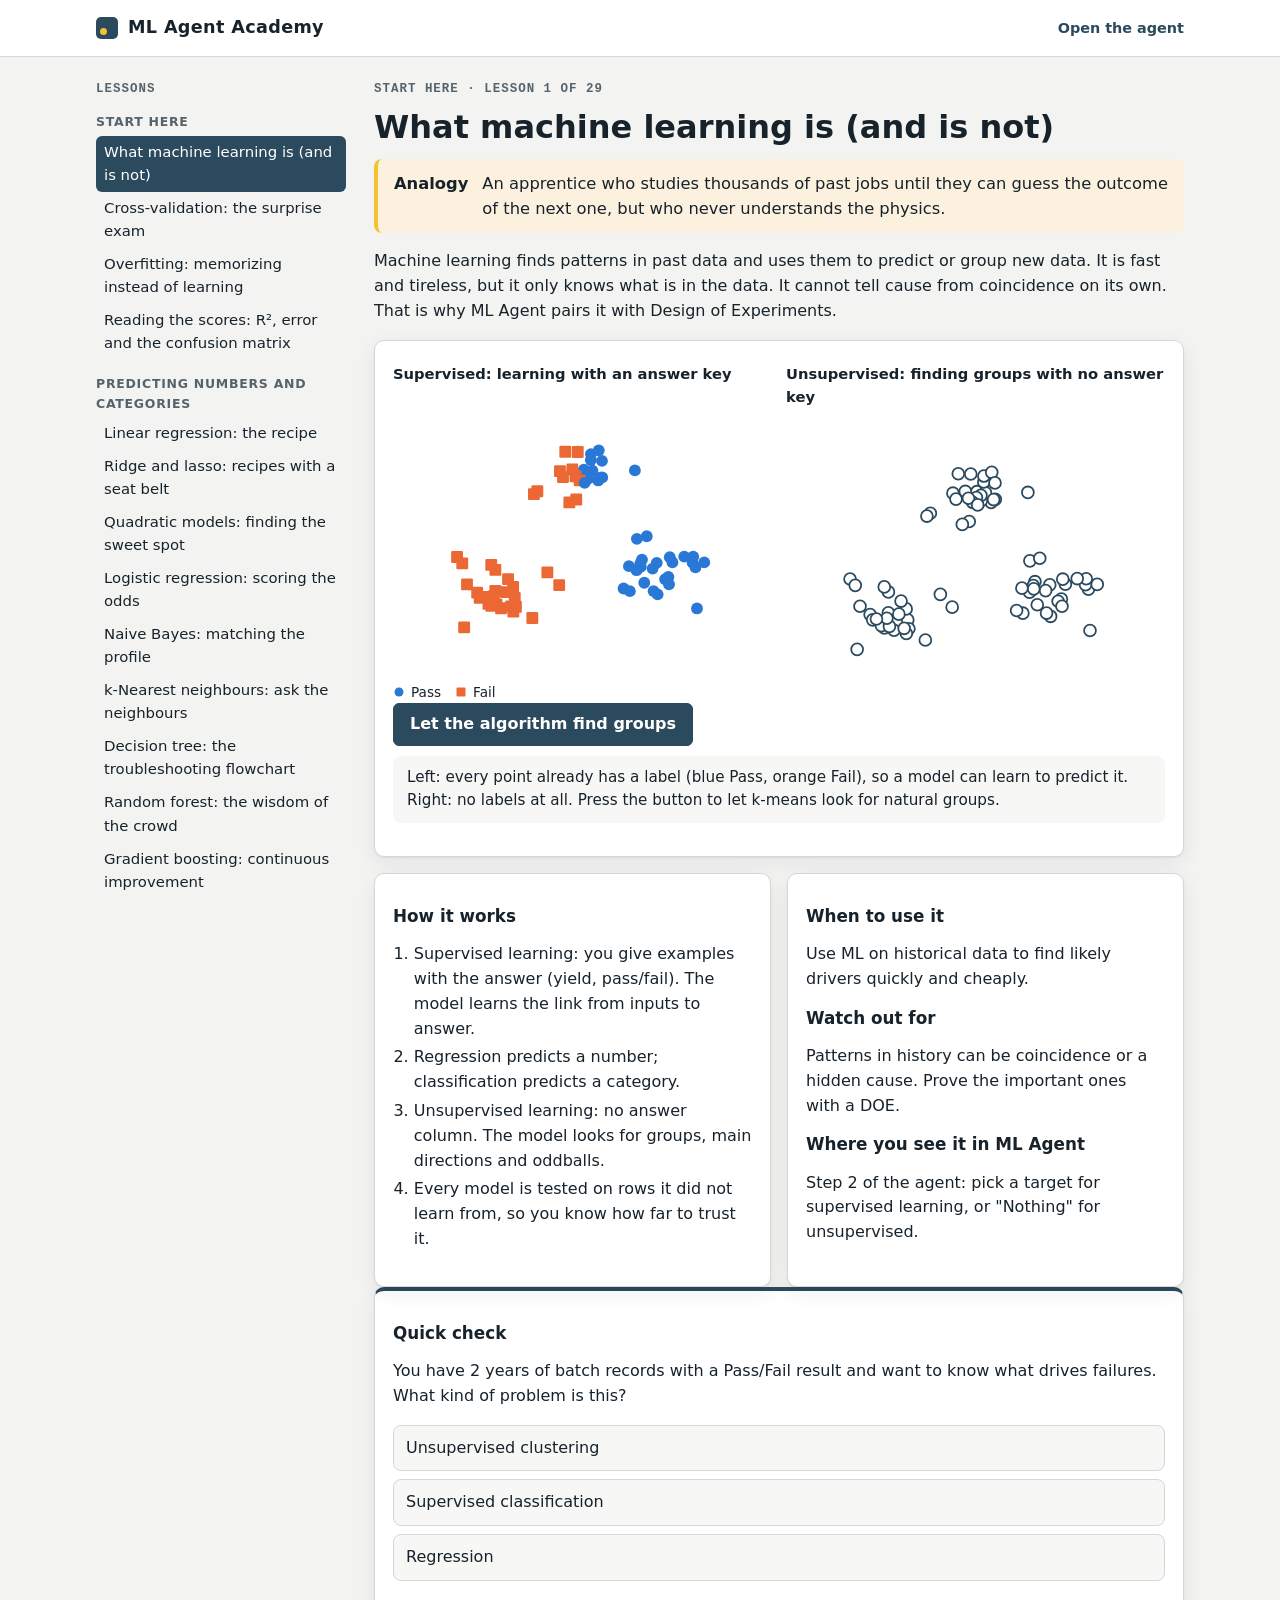
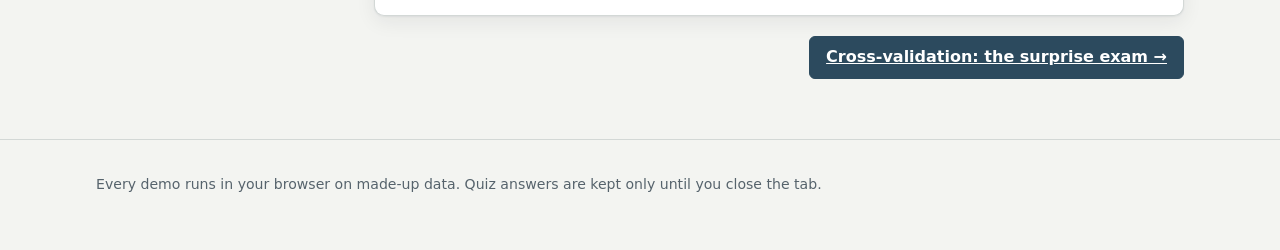
==== commit 6ae2be1a: "Add ICH Q1E shelf-life module, and group the tools into tabs The page had grown to six stacked secti" ====
--- a/learn.html
+++ b/learn.html
@@ -38,6 +38,7 @@
 <script src="doe.js"></script>
 <script src="spc.js"></script>
 <script src="agent.js"></script>
+<script src="stability.js"></script>
 <script src="codon.js"></script>
 <script src="ga.js"></script>
 <script src="charts.js"></script>
--- a/style.css
+++ b/style.css
@@ -477,3 +477,25 @@
 .chart .cell-good { fill: var(--s3); } .chart .cell-mid { fill: var(--s4); } .chart .cell-bad { fill: var(--s2); }
 .chart .cell-changed { fill: var(--s1); }
 table.mini { font-size: .82rem; } table.mini td, table.mini th { padding: 3px 8px; }
+
+/* Top-level tabs */
+.tabs { display: flex; gap: 4px; flex-wrap: wrap; max-width: 1180px; margin: 0 auto; padding: 10px 20px 0; }
+.tabs .tab { font: 600 .9rem/1 var(--sans); color: var(--muted); background: none; border: 0; border-bottom: 3px solid transparent; padding: 10px 14px; cursor: pointer; border-radius: 8px 8px 0 0; }
+.tabs .tab:hover { color: var(--ink); background: var(--surface-2); }
+.tabs .tab.on { color: var(--steel); border-bottom-color: var(--steel); background: var(--surface); }
+.tabs .tab:focus-visible { outline: 2px solid var(--steel); outline-offset: -2px; }
+
+/* Shelf life */
+.chart .c5 { fill: var(--s5); } .chart .c6 { fill: var(--s6); }
+.stab-chart .line { fill: none; stroke-width: 2.5; }
+.stab-chart .line.c1 { stroke: var(--s1); } .stab-chart .line.c2 { stroke: var(--s2); } .stab-chart .line.c3 { stroke: var(--s3); }
+.stab-chart .line.c4 { stroke: var(--s4); } .stab-chart .line.c5 { stroke: var(--s5); } .stab-chart .line.c6 { stroke: var(--s6); }
+.stab-chart .climit { fill: none; stroke-width: 1.6; stroke-dasharray: 5 4; }
+.stab-chart .climit.c1 { stroke: var(--s1); } .stab-chart .climit.c2 { stroke: var(--s2); } .stab-chart .climit.c3 { stroke: var(--s3); }
+.stab-chart .climit.c4 { stroke: var(--s4); } .stab-chart .climit.c5 { stroke: var(--s5); } .stab-chart .climit.c6 { stroke: var(--s6); }
+.stab-chart .faint { opacity: .4; }
+.stab-chart .oos { fill: var(--bad); opacity: .07; }
+.stab-chart .data-end { stroke: var(--muted); stroke-width: 1.2; stroke-dasharray: 2 4; }
+.file-input { display: block; margin-top: 8px; font-size: .85rem; }
+#stab-data { width: 100%; }
+.stab-result h4 { margin: 18px 0 6px; }
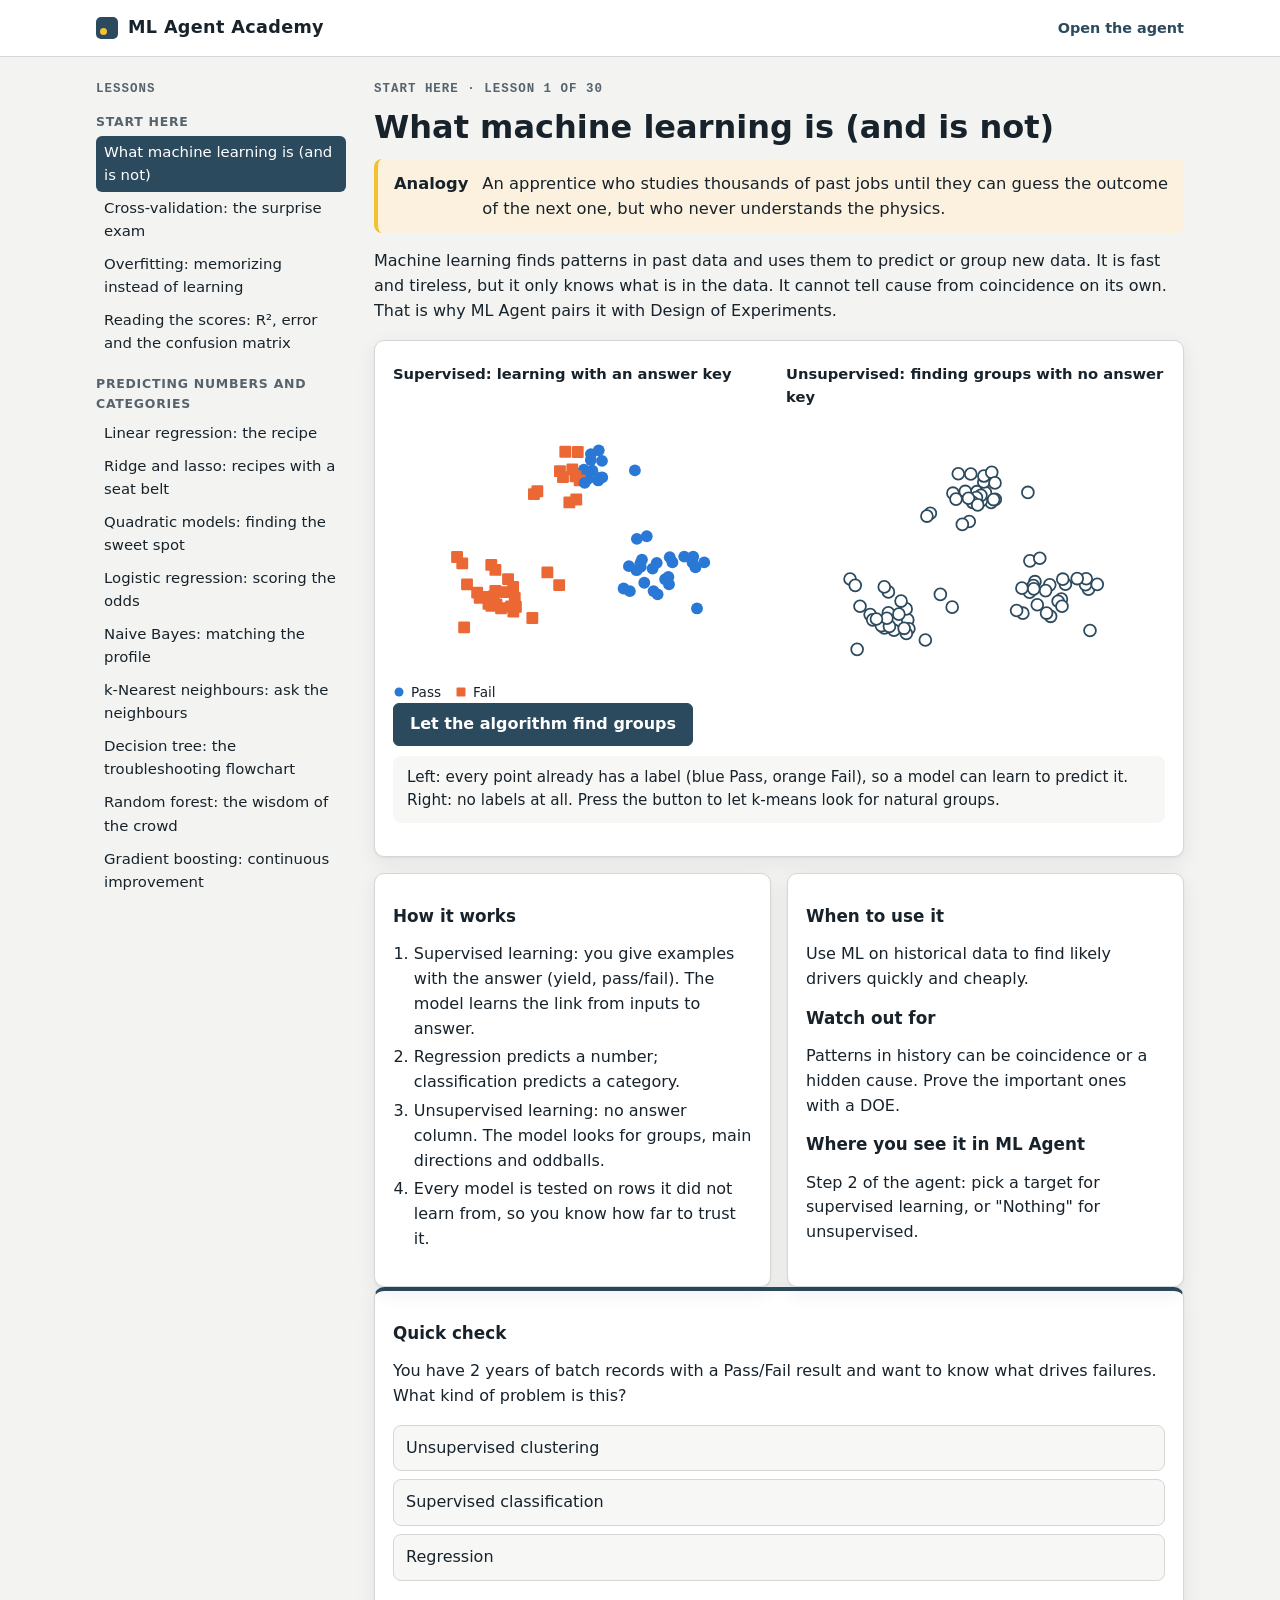
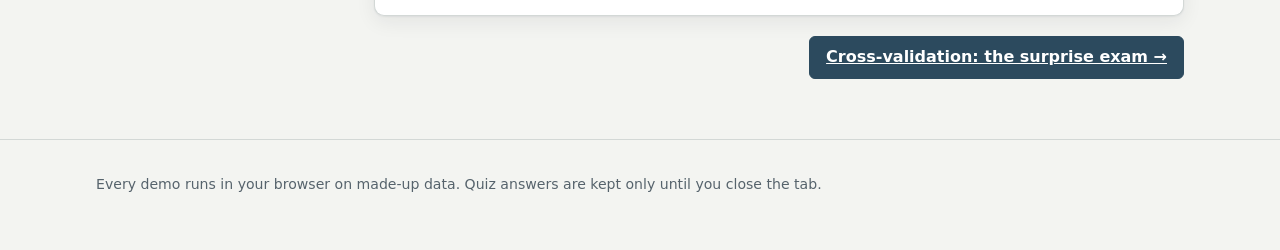
==== commit 2c06abc4: "Add method-transfer equivalence testing (TOST) A t-test cannot show that two labs agree: failing to " ====
--- a/learn.html
+++ b/learn.html
@@ -39,6 +39,7 @@
 <script src="spc.js"></script>
 <script src="agent.js"></script>
 <script src="stability.js"></script>
+<script src="tost.js"></script>
 <script src="codon.js"></script>
 <script src="ga.js"></script>
 <script src="charts.js"></script>
--- a/style.css
+++ b/style.css
@@ -126,7 +126,7 @@
 .step-head h2 { font-size: 1.35rem; }
 .num { width: 30px; height: 30px; flex: none; border-radius: 50%; background: var(--steel); color: var(--surface); display: grid; place-items: center; font-weight: 700; }
 .card { background: var(--surface); border: 1px solid var(--line); border-radius: 10px; padding: 18px; box-shadow: var(--shadow); margin-bottom: 16px; min-width: 0; }
-.load-grid, .privacy-grid { display: grid; grid-template-columns: 1.2fr 1fr; gap: 16px; }
+.load-grid, .privacy-grid { display: grid; grid-template-columns: 1.2fr 1fr; gap: 16px; align-items: start; }
 .load-grid .card, .privacy-grid .card { margin-bottom: 0; }
 @media (max-width: 760px) { .load-grid, .privacy-grid { grid-template-columns: 1fr; } }
 
@@ -394,6 +394,7 @@
 .lesson-nav { display: flex; justify-content: space-between; gap: 10px; margin: 20px 0; }
 .chart .region-c1 { fill: var(--s1); }
 .chart .region-c2 { fill: var(--s2); }
+.chart .region-c3 { fill: var(--s3); }
 .chart .curve { fill: none; stroke: var(--steel); stroke-width: 2.5; }
 .chart .curve.alt { stroke: var(--s2); stroke-dasharray: 6 4; }
 .chart .curve.good { stroke: var(--good); }
@@ -499,3 +500,48 @@
 .file-input { display: block; margin-top: 8px; font-size: .85rem; }
 #stab-data { width: 100%; }
 .stab-result h4 { margin: 18px 0 6px; }
+
+/* Tool selector */
+.toolbar { border-bottom: 1px solid var(--line); background: var(--surface); position: sticky; top: 0; z-index: 30; }
+.toolbar-row { display: flex; align-items: center; gap: 10px; flex-wrap: wrap; padding: 10px 20px; }
+.toolbar-row label { font-size: .85rem; font-weight: 600; color: var(--muted); }
+.toolbar-row select { width: auto; min-width: 260px; max-width: 100%; font-size: .95rem; font-weight: 600; padding: 7px 10px; }
+.tool-desc { flex: 1 1 100%; margin: 0; font-size: .85rem; color: var(--muted); }
+@media (min-width: 900px) { .tool-desc { flex: 1 1 auto; } }
+details.advanced { margin: 12px 0 4px; }
+details.advanced > summary { cursor: pointer; font-size: .88rem; font-weight: 600; color: var(--steel); padding: 6px 0; }
+@media print { .toolbar { display: none; } }
+
+/* Panels that open only when they are worth reading */
+.samples-card > summary, .doe-wrap > summary { cursor: pointer; list-style: none; display: flex; align-items: center; gap: 10px; }
+.samples-card > summary::-webkit-details-marker, .doe-wrap > summary::-webkit-details-marker { display: none; }
+.samples-card > summary::after, .doe-wrap > summary::after { content: '▸'; margin-left: auto; color: var(--muted); font-size: .9rem; }
+.samples-card[open] > summary::after, .doe-wrap[open] > summary::after { content: '▾'; }
+.samples-card > summary { flex-direction: column; align-items: flex-start; gap: 2px; position: relative; padding-right: 20px; }
+.samples-card > summary b { font-size: 1.02rem; }
+.samples-card > summary .hint { margin: 0; }
+.samples-card > summary::after { position: absolute; right: 0; top: 2px; margin: 0; }
+.samples-card[open] > summary { margin-bottom: 12px; }
+.doe-wrap > summary { background: var(--surface); border: 1px solid var(--line); border-radius: 12px; padding: 14px 18px; margin-bottom: 0; }
+.doe-wrap > summary > span:last-of-type { display: flex; flex-direction: column; gap: 2px; }
+.doe-wrap > summary .hint { margin: 0; }
+.doe-wrap[open] > summary { border-radius: 12px 12px 0 0; border-bottom: 0; margin-bottom: 0; }
+.doe-wrap[open] > .card { border-top-left-radius: 0; border-top-right-radius: 0; }
+.doe-wrap > summary:focus-visible, .samples-card > summary:focus-visible { outline: 2px solid var(--steel); outline-offset: 2px; }
+
+/* Equivalence (TOST) */
+.tost-chart .band { fill: var(--good); opacity: .12; }
+.tost-chart .zero { stroke: var(--muted); stroke-width: 1.2; stroke-dasharray: 3 3; }
+.tost-chart .ci { stroke-width: 4; stroke-linecap: round; }
+.tost-chart .ci-cap { stroke-width: 3; }
+.tost-chart .ci.ok, .tost-chart .ci-cap.ok { stroke: var(--good); }
+.tost-chart .ci.bad, .tost-chart .ci-cap.bad { stroke: var(--bad); }
+.tost-chart .ci.warn, .tost-chart .ci-cap.warn { stroke: var(--warn); }
+.tost-chart .ci-dot.ok { fill: var(--good); } .tost-chart .ci-dot.bad { fill: var(--bad); } .tost-chart .ci-dot.warn { fill: var(--warn); }
+.strip-chart .mean-mark { stroke-width: 2.5; }
+.strip-chart .mean-mark.c1 { stroke: var(--s1); } .strip-chart .mean-mark.c2 { stroke: var(--s2); }
+#eq-data { width: 100%; }
+.eq-result h4 { margin: 18px 0 6px; }
+.chart .ci-line { stroke-width: 3.5; stroke-linecap: round; }
+.chart .ci-line.good { stroke: var(--good); } .chart .ci-line.bad { stroke: var(--bad); } .chart .ci-line.warn { stroke: var(--warn); }
+.demo-read b.ok { color: var(--good); } .demo-read b.bad { color: var(--bad); } .demo-read b.warn { color: var(--warn); }
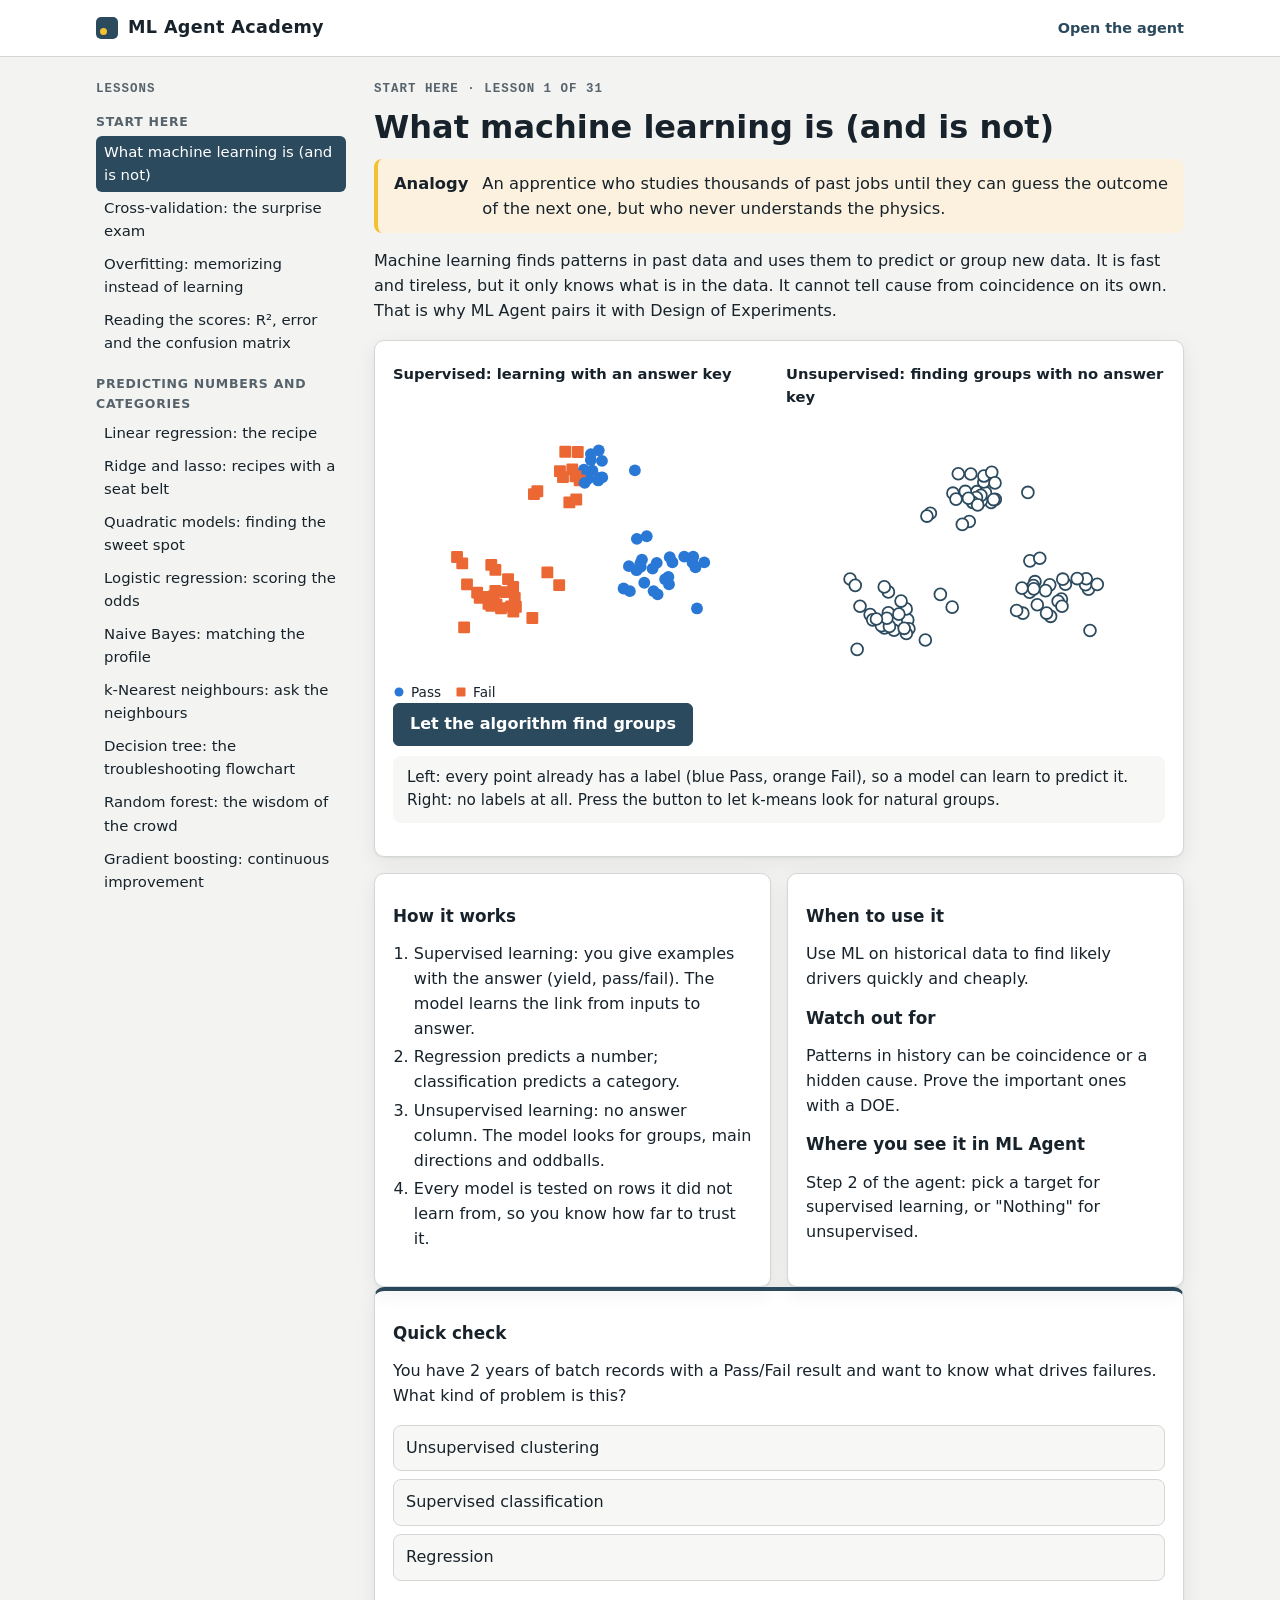
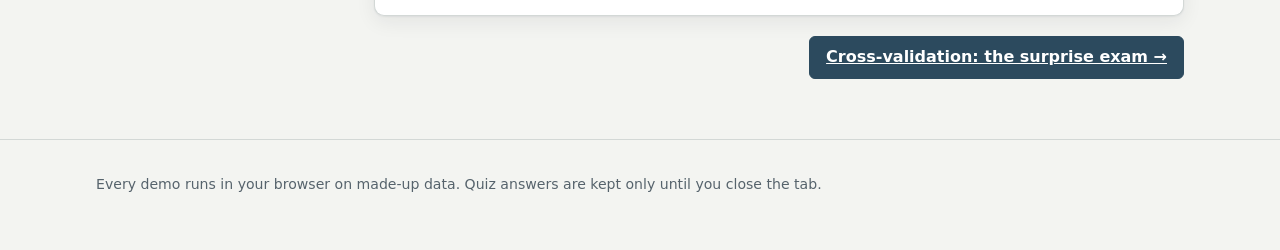
==== commit 7e2ca56b: "Add golden batch monitoring, and lead every result with plain English Three sensors on a vessel can " ====
--- a/learn.html
+++ b/learn.html
@@ -39,6 +39,7 @@
 <script src="spc.js"></script>
 <script src="agent.js"></script>
 <script src="stability.js"></script>
+<script src="golden.js"></script>
 <script src="tost.js"></script>
 <script src="codon.js"></script>
 <script src="ga.js"></script>
--- a/style.css
+++ b/style.css
@@ -545,3 +545,76 @@
 .chart .ci-line { stroke-width: 3.5; stroke-linecap: round; }
 .chart .ci-line.good { stroke: var(--good); } .chart .ci-line.bad { stroke: var(--bad); } .chart .ci-line.warn { stroke: var(--warn); }
 .demo-read b.ok { color: var(--good); } .demo-read b.bad { color: var(--bad); } .demo-read b.warn { color: var(--warn); }
+
+/* Two files, one per method */
+.two-up { display: grid; grid-template-columns: 1fr 1fr; gap: 16px; margin-top: 10px; }
+@media (max-width: 760px) { .two-up { grid-template-columns: 1fr; } }
+.two-up .side { border: 1px solid var(--line); border-radius: 12px; padding: 12px 14px 14px; background: var(--surface-2); }
+.two-up .side h4 { margin: 0 0 8px; display: flex; align-items: center; gap: 8px; flex-wrap: wrap; }
+.two-up .side textarea, .two-up .side input[type=text] { width: 100%; }
+.two-up .side .controls { margin-top: 8px; }
+
+/* "Where this is used" panel */
+#tool-apps { padding-top: 14px; }
+.applications { border: 1px solid var(--line); border-radius: 12px; background: var(--surface); }
+.applications > summary { cursor: pointer; list-style: none; display: flex; align-items: baseline; gap: 4px 10px; flex-wrap: wrap; padding: 11px 38px 11px 16px; position: relative; }
+.applications > summary::-webkit-details-marker { display: none; }
+.applications > summary::after { content: '\25b8'; position: absolute; right: 16px; top: 11px; color: var(--muted); }
+.applications[open] > summary::after { content: '\25be'; }
+.applications > summary .hint { margin: 0; font-size: .8rem; }
+.apps-body { padding: 0 16px 14px; }
+.apps-scope { font-size: .82rem; color: var(--muted); margin: 0 0 12px; }
+.apps-grid { display: grid; grid-template-columns: repeat(auto-fit, minmax(200px, 1fr)); gap: 10px; }
+.use { background: var(--surface-2); border-radius: 10px; padding: 10px 12px; }
+.use h4 { margin: 0 0 3px; font-size: .82rem; letter-spacing: .01em; color: var(--steel); }
+.use p { margin: 0; font-size: .83rem; line-height: 1.5; color: var(--ink); }
+.apps-note { font-size: .82rem; line-height: 1.55; color: var(--muted); margin: 12px 0 0; padding-left: 10px; border-left: 2px solid var(--line); }
+.apps-note b { color: var(--ink); }
+@media print { .applications { display: none; } }
+.apps-pick { display: flex; gap: 14px; flex-wrap: wrap; margin: 0 0 12px; }
+.apps-pick label { font-size: .8rem; font-weight: 600; color: var(--muted); display: flex; align-items: center; gap: 6px; }
+.apps-pick select { width: auto; min-width: 150px; font-size: .85rem; padding: 5px 8px; }
+.apps-mine { display: grid; grid-template-columns: repeat(auto-fit, minmax(260px, 1fr)); gap: 10px; margin-bottom: 12px; }
+.mine { background: var(--info-bg); border-left: 3px solid var(--steel); border-radius: 0 10px 10px 0; padding: 10px 12px; }
+.mine h4 { margin: 0 0 3px; font-size: .82rem; color: var(--steel); }
+.mine p { margin: 0; font-size: .85rem; line-height: 1.5; color: var(--ink); }
+@media (max-width: 520px) {
+  .apps-pick { display: grid; grid-template-columns: 1fr; gap: 8px; }
+  .apps-pick label { display: grid; gap: 3px; }
+  .apps-pick select { width: 100%; min-width: 0; }
+}
+.ops-head { margin: 14px 0 8px; font-size: .9rem; display: flex; align-items: baseline; gap: 10px; flex-wrap: wrap; }
+.ops-head .hint { margin: 0; font-weight: 400; }
+ol.ops { list-style: none; margin: 0 0 4px; padding: 0; display: grid; gap: 6px; counter-reset: op; }
+ol.ops li { counter-increment: op; display: grid; grid-template-columns: 26px 1fr; gap: 2px 10px; align-content: start; background: var(--surface-2); border-radius: 10px; padding: 9px 12px; }
+ol.ops li::before { content: counter(op); grid-column: 1; grid-row: 1 / span 2; font: 700 .78rem/22px var(--mono); color: var(--steel); background: var(--surface); border-radius: 6px; text-align: center; height: 22px; }
+ol.ops li b { grid-column: 2; grid-row: 1; font-size: .85rem; color: var(--ink); }
+ol.ops li span { grid-column: 2; grid-row: 2; font-size: .83rem; line-height: 1.5; color: var(--muted); }
+@media (min-width: 1000px) { ol.ops { grid-template-columns: 1fr 1fr; } }
+
+/* Golden batch */
+.shape > summary { cursor: pointer; font-size: .88rem; font-weight: 600; color: var(--steel); padding: 8px 0; }
+.shape-body { padding-bottom: 6px; }
+.shape-table { font-size: .8rem; font-family: var(--mono); }
+.shape-table td, .shape-table th { padding: 4px 10px; }
+#gb-data { width: 100%; }
+.gb-chart .line { fill: none; stroke-width: 2.2; }
+.gb-chart .line.c1 { stroke: var(--s1); } .gb-chart .line.c4 { stroke: var(--s4); }
+.gb-chart .over { fill: var(--bad); opacity: .07; }
+.gb-chart .envelope { fill: var(--s3); opacity: .16; stroke: none; }
+.gb-chart .golden { fill: none; stroke: var(--s3); stroke-width: 2; stroke-dasharray: 5 4; }
+.gb-chart .watched { fill: none; stroke: var(--s2); stroke-width: 2.4; }
+.gb-result h4 { margin: 18px 0 6px; }
+.gb-row .dot { display: inline-block; width: 9px; height: 9px; border-radius: 50%; margin-right: 7px; vertical-align: baseline; }
+.dot.good { background: var(--good); } .dot.warn { background: var(--warn); } .dot.bad { background: var(--bad); }
+
+/* "In plain English" block: the first thing anyone reads */
+.plain { background: var(--info-bg); border-left: 4px solid var(--steel); border-radius: 0 10px 10px 0; padding: 12px 16px; margin: 14px 0; }
+.plain h4 { margin: 0 0 4px; font-size: .78rem; text-transform: uppercase; letter-spacing: .06em; color: var(--steel); }
+.plain p { margin: 0; font-size: .97rem; line-height: 1.6; color: var(--ink); }
+.plain.capable { background: var(--good-bg); border-left-color: var(--good); } .plain.capable h4 { color: var(--good); }
+.plain.marginal { background: var(--warn-bg); border-left-color: var(--warn); } .plain.marginal h4 { color: var(--warn); }
+.plain.not { background: var(--bad-bg); border-left-color: var(--bad); } .plain.not h4 { color: var(--bad); }
+.plain .hint { margin-top: 6px; }
+.chart .bar-ok { fill: var(--s3); } .chart .bar-bad { fill: var(--bad); }
+.demo-read b.warn { color: var(--warn); }
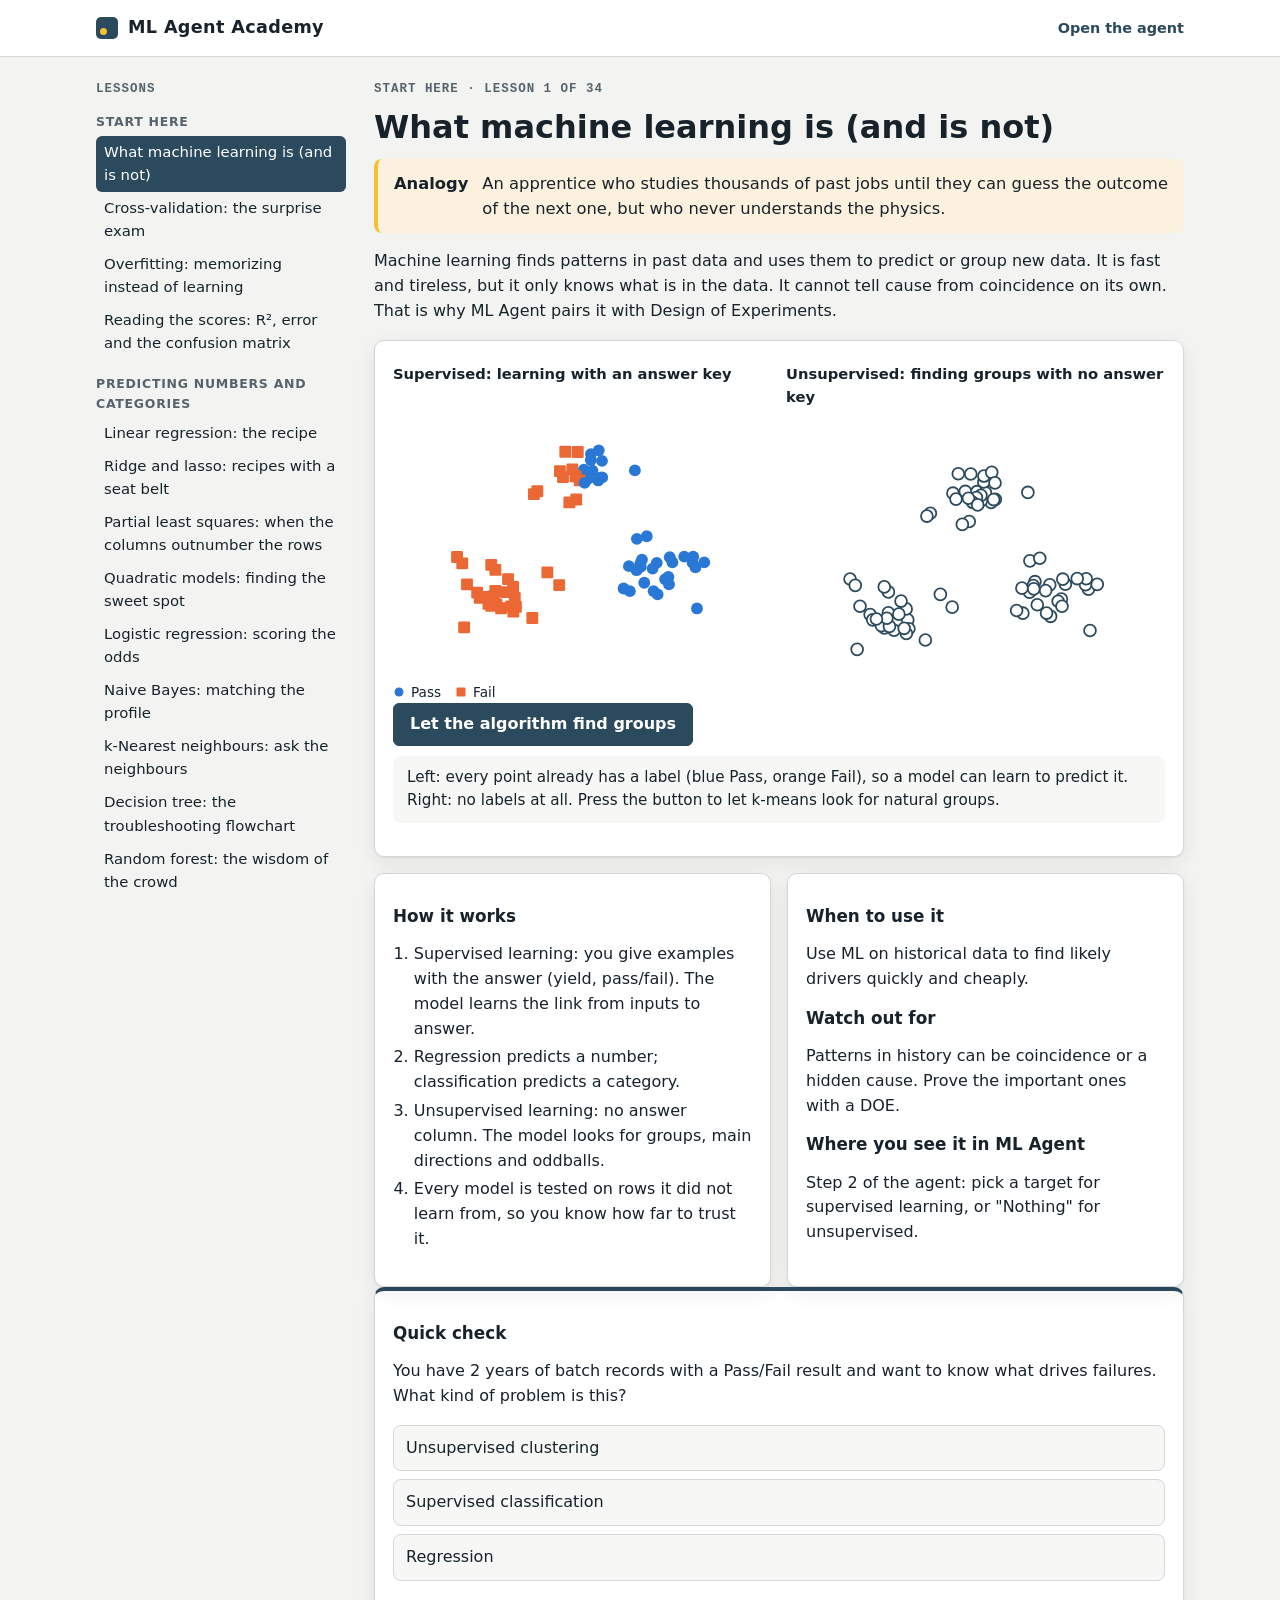
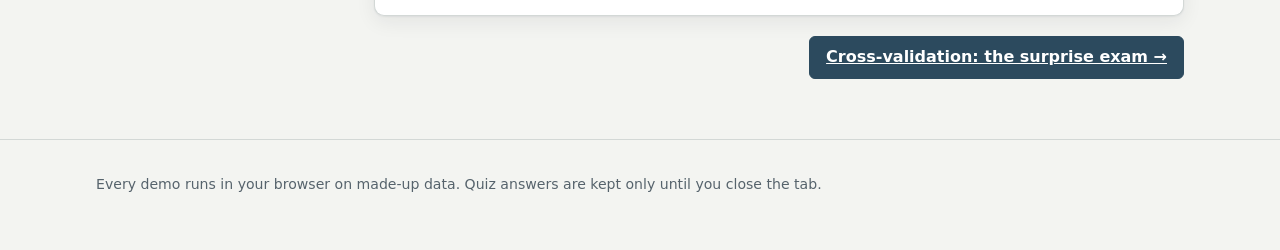
==== commit bd1794da: "Add variance components, Gage R&R and PLS regression Closes the last module from the original scope " ====
--- a/learn.html
+++ b/learn.html
@@ -41,6 +41,7 @@
 <script src="stability.js"></script>
 <script src="golden.js"></script>
 <script src="tost.js"></script>
+<script src="variance.js"></script>
 <script src="codon.js"></script>
 <script src="ga.js"></script>
 <script src="charts.js"></script>
--- a/style.css
+++ b/style.css
@@ -540,6 +540,17 @@
 .tost-chart .ci-dot.ok { fill: var(--good); } .tost-chart .ci-dot.bad { fill: var(--bad); } .tost-chart .ci-dot.warn { fill: var(--warn); }
 .strip-chart .mean-mark { stroke-width: 2.5; }
 .strip-chart .mean-mark.c1 { stroke: var(--s1); } .strip-chart .mean-mark.c2 { stroke: var(--s2); }
+.strip-chart .mean-mark.c3 { stroke: var(--s3); } .strip-chart .mean-mark.c4 { stroke: var(--s4); }
+.chart .pt.c1 { fill: var(--s1); } .chart .pt.c2 { fill: var(--s2); }
+.chart .pt.c3 { fill: var(--s3); } .chart .pt.c4 { fill: var(--s4); }
+
+/* Variance components: the total spread cut into named sources, as one bar */
+.share-chart .share { stroke: var(--surface); stroke-width: 1.5; }
+.share-chart .share.c1 { fill: var(--s1); } .share-chart .share.c2 { fill: var(--s2); }
+.share-chart .share.c3 { fill: var(--s3); } .share-chart .share.c4 { fill: var(--s4); }
+.share-chart .on-bar { fill: #fff; }
+.vc-result h4 { margin: 18px 0 6px; }
+#vc-data { width: 100%; }
 #eq-data { width: 100%; }
 .eq-result h4 { margin: 18px 0 6px; }
 .chart .ci-line { stroke-width: 3.5; stroke-linecap: round; }
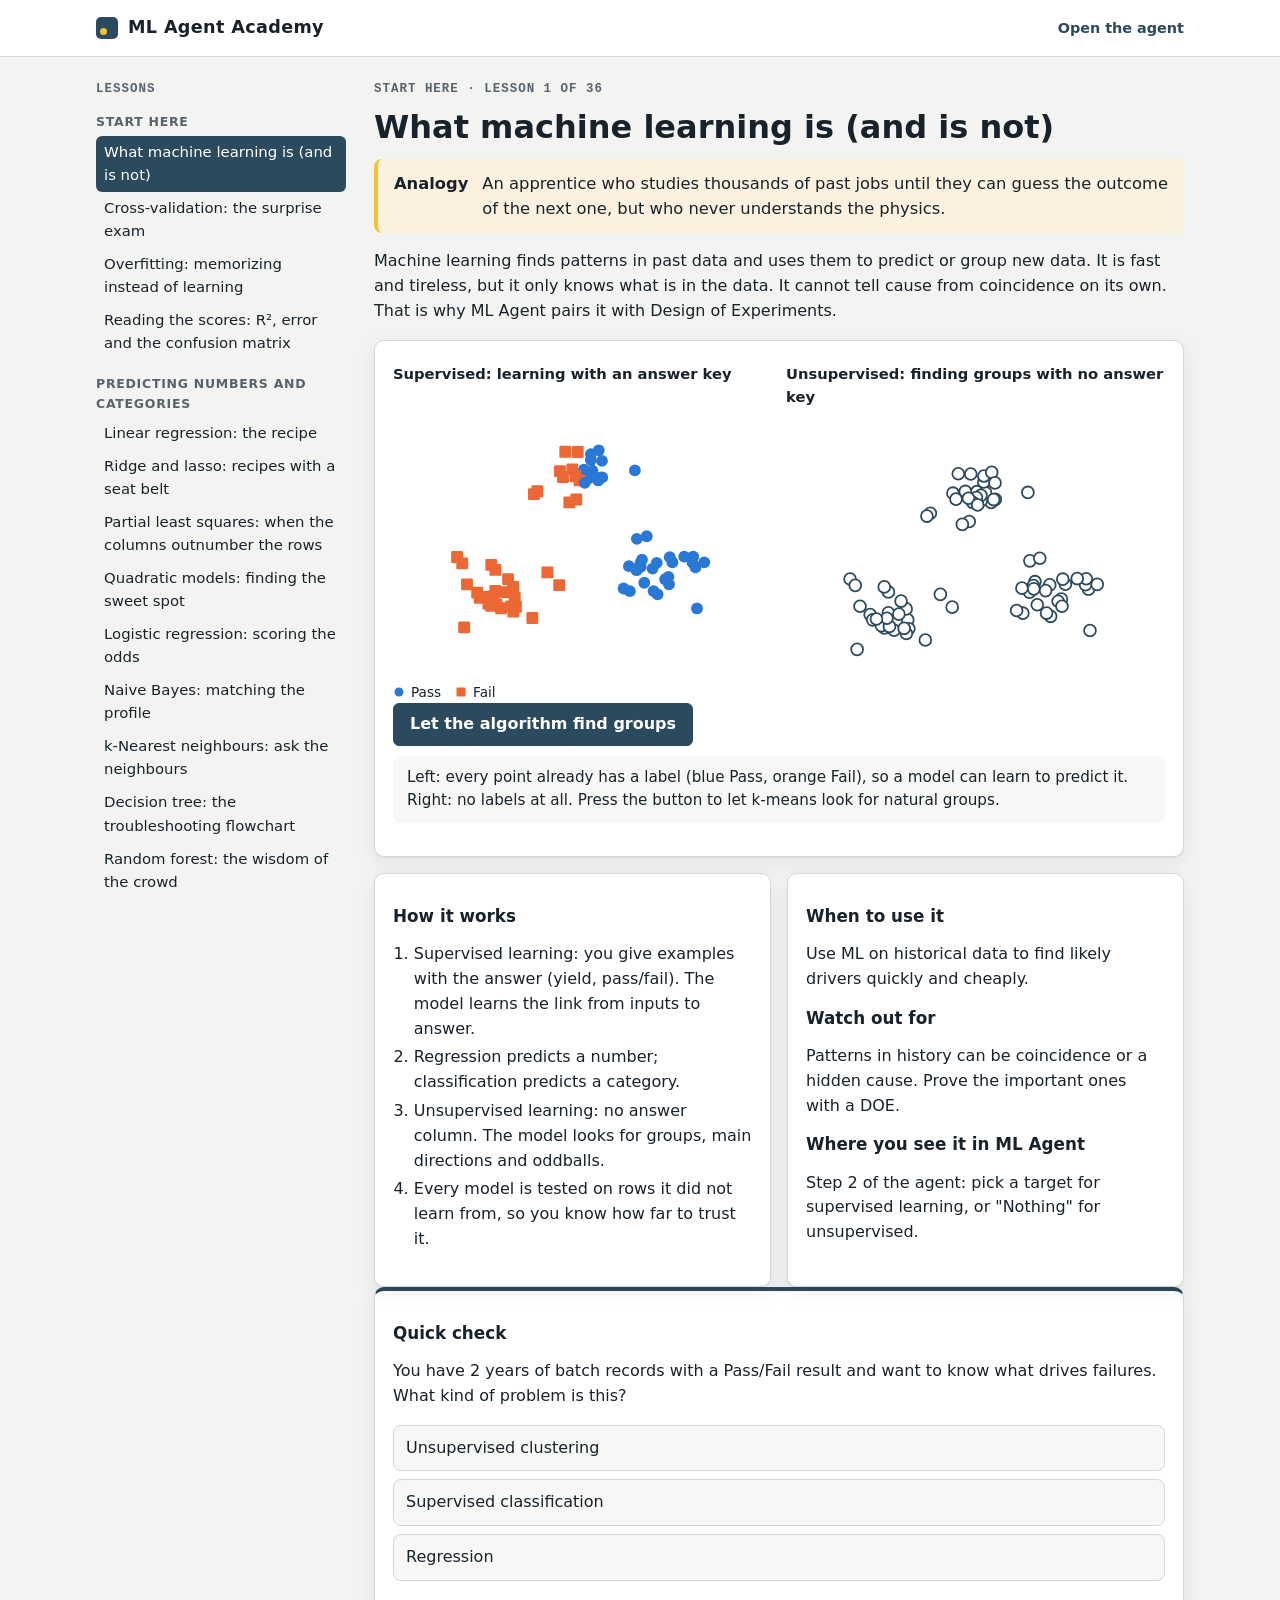
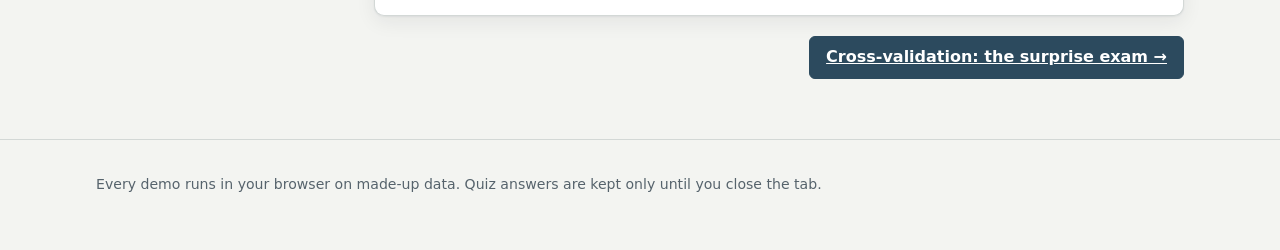
==== commit 70ff59de: "Add tolerance intervals, power and sample size The part of spec setting and study design that gets d" ====
--- a/learn.html
+++ b/learn.html
@@ -42,6 +42,7 @@
 <script src="golden.js"></script>
 <script src="tost.js"></script>
 <script src="variance.js"></script>
+<script src="tolerance.js"></script>
 <script src="codon.js"></script>
 <script src="ga.js"></script>
 <script src="charts.js"></script>
--- a/style.css
+++ b/style.css
@@ -550,6 +550,18 @@
 .share-chart .share.c3 { fill: var(--s3); } .share-chart .share.c4 { fill: var(--s4); }
 .share-chart .on-bar { fill: #fff; }
 .vc-result h4 { margin: 18px 0 6px; }
+.tl-result h4 { margin: 18px 0 6px; }
+#tl-data { width: 100%; }
+.tol-chart .ci { stroke-width: 7; stroke-linecap: butt; }
+.tol-chart .ci.ok { stroke: var(--good); } .tol-chart .ci.bad { stroke: var(--bad); } .tol-chart .ci.warn { stroke: var(--warn); }
+.tol-chart .ci-cap { stroke-width: 2.5; }
+.tol-chart .ci-cap.ok { stroke: var(--good); } .tol-chart .ci-cap.bad { stroke: var(--bad); } .tol-chart .ci-cap.warn { stroke: var(--warn); }
+.tol-chart .ci-dot.ok { fill: var(--good); } .tol-chart .ci-dot.bad { fill: var(--bad); } .tol-chart .ci-dot.warn { fill: var(--warn); }
+.tol-chart .ci-dot { stroke: var(--surface); stroke-width: 1.5; }
+.tol-chart .naive-mark { stroke: var(--muted); stroke-width: 1.5; stroke-dasharray: 3 3; }
+tr.hi-row > td { background: var(--surface-2); font-weight: 600; }
+.chart .line.s2, .chart text.s2 { stroke: var(--s2); }
+.chart text.s2 { fill: var(--s2); stroke: none; }
 #vc-data { width: 100%; }
 #eq-data { width: 100%; }
 .eq-result h4 { margin: 18px 0 6px; }
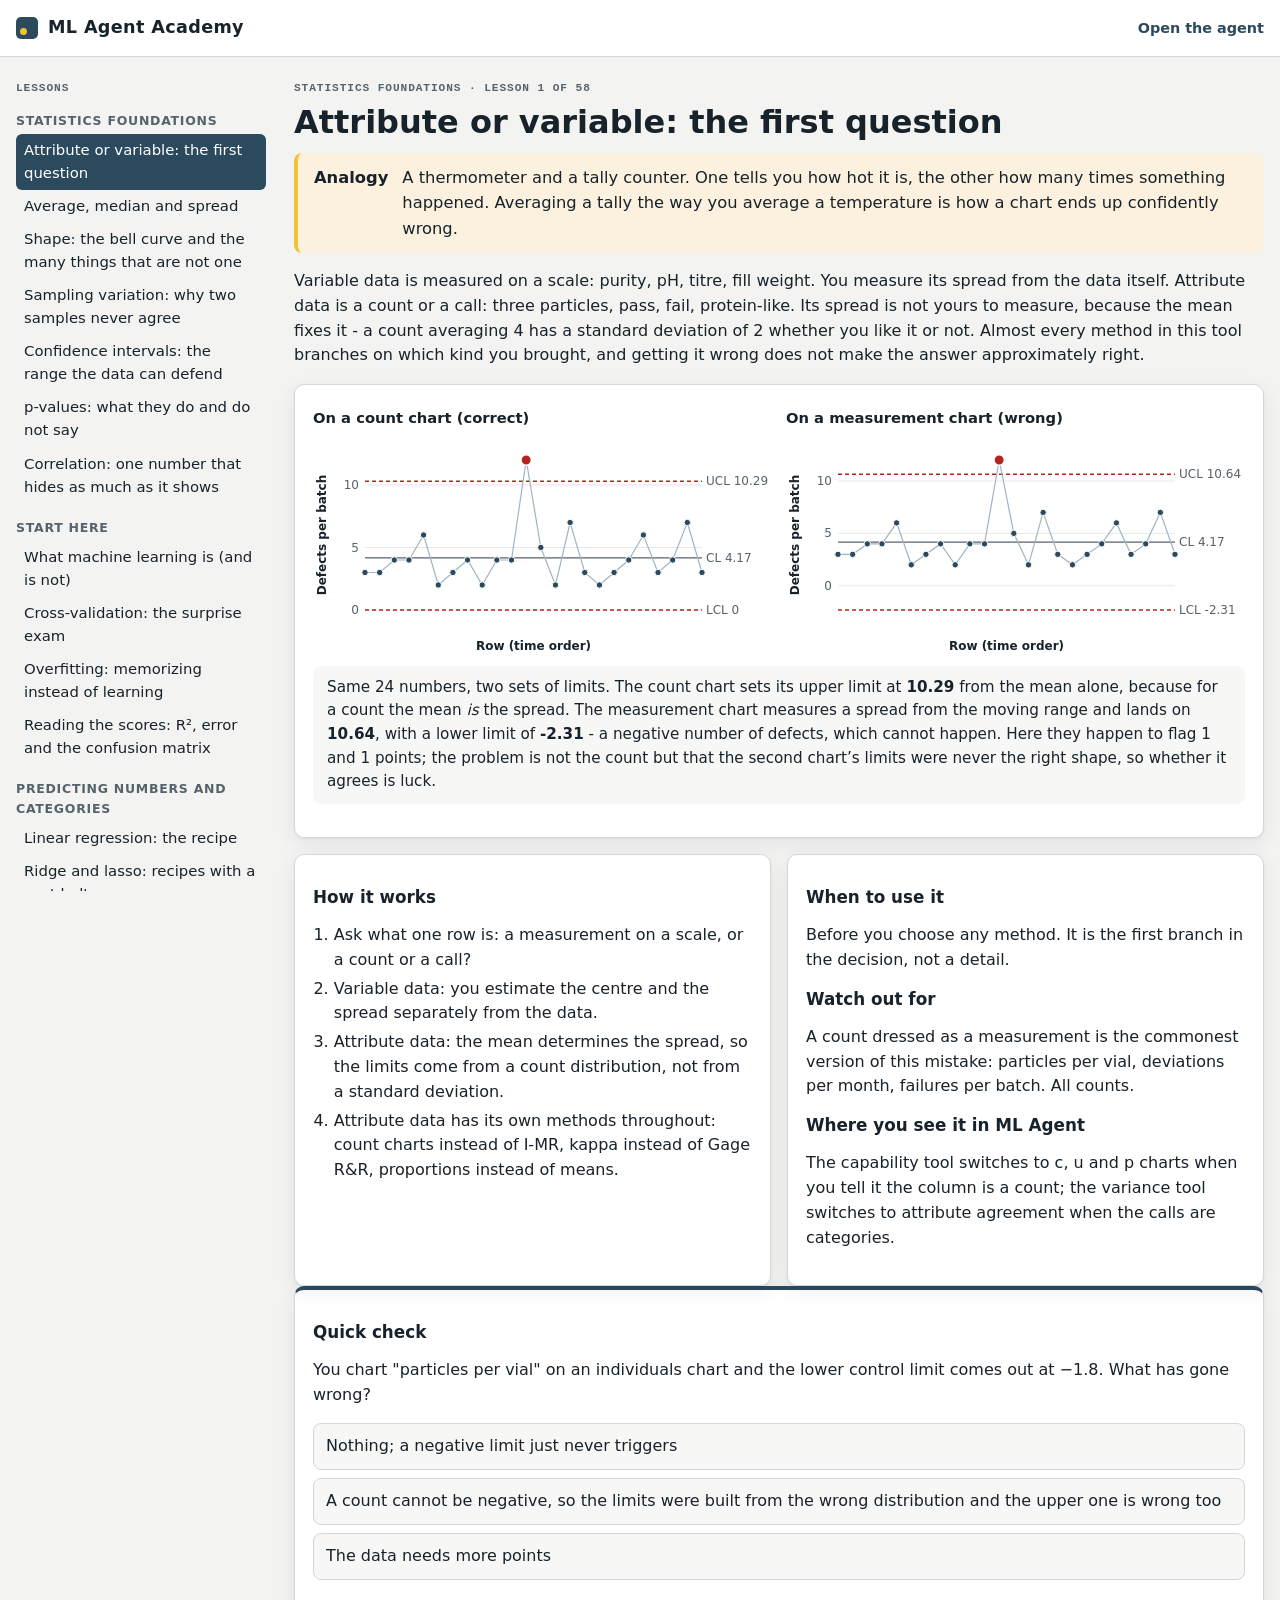
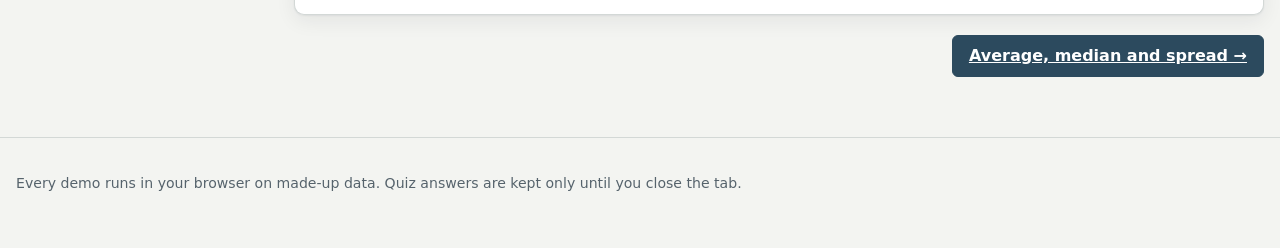
==== commit cfa4a75b: "The academy was empty, and now it is a course learn.html loaded agent.js without uncertainty.js. age" ====
--- a/learn.html
+++ b/learn.html
@@ -37,6 +37,7 @@
 <script src="engine.js"></script>
 <script src="doe.js"></script>
 <script src="spc.js"></script>
+<script src="uncertainty.js"></script>
 <script src="agent.js"></script>
 <script src="stability.js"></script>
 <script src="golden.js"></script>
--- a/style.css
+++ b/style.css
@@ -35,12 +35,27 @@
 h1, h2, h3 { line-height: 1.2; margin: 0; }
 h3 { font-size: 1.05rem; margin-bottom: .5rem; }
 [hidden] { display: none !important; }
-.wrap { max-width: 1120px; margin: 0 auto; padding: 0 16px; }
+/* Wider on a large screen. Capped reading width is right for prose - the lede and the
+   explanatory paragraphs carry their own max-width - but tables, run sheets and card grids
+   were being squeezed into a 1120px ribbon with 400px of margin either side of them. */
+.wrap { max-width: 1280px; margin: 0 auto; padding: 0 16px; }
 .skip { position: absolute; left: -999px; top: 0; background: var(--accent); color: var(--accent-ink); padding: 8px 12px; z-index: 10; }
 .skip:focus { left: 8px; }
 
 .top { background: var(--surface); border-bottom: 1px solid var(--line); position: sticky; top: 0; z-index: 5; }
 .top-row { display: flex; align-items: center; justify-content: space-between; gap: 12px; min-height: 56px; flex-wrap: wrap; }
+/* Two pages: the tool, and everything that helps you choose one. The tool page used to
+   carry the front door, the department benches, the applications panel and nine datasets
+   above the thing people came for, which pushed it below three screens of material they
+   had already read once. These tabs are the fix. */
+.pages { display: flex; gap: 2px; margin: 0 0 -1px; padding: 0 20px; }
+.page-tab { font: 600 .9rem/1 inherit; color: var(--muted); background: none; border: 1px solid transparent; border-bottom: none;
+  border-radius: 8px 8px 0 0; padding: 10px 16px; cursor: pointer; }
+.page-tab:hover { color: var(--ink); }
+.page-tab[aria-selected="true"] { color: var(--ink); background: var(--bg); border-color: var(--line); }
+.page-intro { padding-top: 22px; }
+.page-intro h2 { margin: 0 0 6px; font-size: 1.35rem; }
+.page-intro .lede { margin: 0; max-width: 72ch; }
 .brand { display: flex; align-items: center; gap: 10px; font-weight: 800; font-size: 1.1rem; color: var(--ink); text-decoration: none; letter-spacing: .02em; }
 .logo { width: 22px; height: 22px; border-radius: 5px; background: var(--steel); position: relative; }
 .logo::after { content: ""; position: absolute; left: 4px; bottom: 4px; width: 7px; height: 7px; border-radius: 50%; background: var(--accent); }
@@ -116,18 +131,60 @@
 @media (max-width: 560px) { .plan-list li { grid-template-columns: 1fr; } .verb { justify-self: start; padding: 0 8px; } }
 .lock svg, .lock-num svg { width: 14px; height: 14px; fill: currentColor; }
 
-.hero { padding: 40px 0 8px; }
-.eyebrow { font: 600 .78rem/1.4 var(--mono); text-transform: uppercase; letter-spacing: .08em; color: var(--muted); margin: 0 0 10px; }
-.hero h1 { font-size: clamp(1.5rem, 3.6vw, 2.3rem); max-width: 26em; letter-spacing: -.01em; }
-.lede { max-width: 46em; color: var(--muted); font-size: 1.05rem; }
-
-.step { padding: 28px 16px 8px; }
+/* The hero is the tool's title, not a landing page. It used to put a 2.3rem headline and a
+   full lede above step 1, so on a 900px screen the thing people came for started below the
+   fold - with a one-line description of the same tool already sitting in the strip above it.
+   Compacted rather than deleted: the words are good, they were just set at poster size. */
+.hero { padding: 22px 0 2px; }
+.eyebrow { font: 600 .7rem/1.4 var(--mono); text-transform: uppercase; letter-spacing: .08em; color: var(--muted); margin: 0 0 6px; }
+.hero h1 { font-size: clamp(1.25rem, 2.1vw, 1.6rem); max-width: 34em; letter-spacing: -.01em; margin: 0 0 8px; line-height: 1.25; }
+.hero .lede { font-size: .92rem; margin: 0; }
+.lede { max-width: 54em; color: var(--muted); font-size: 1.05rem; }
+
+.step { padding: 22px 16px 8px; }
 .step-head { display: flex; align-items: center; gap: 12px; margin-bottom: 14px; }
 .step-head h2 { font-size: 1.35rem; }
 .num { width: 30px; height: 30px; flex: none; border-radius: 50%; background: var(--steel); color: var(--surface); display: grid; place-items: center; font-weight: 700; }
 .card { background: var(--surface); border: 1px solid var(--line); border-radius: 10px; padding: 18px; box-shadow: var(--shadow); margin-bottom: 16px; min-width: 0; }
-.load-grid, .privacy-grid { display: grid; grid-template-columns: 1.2fr 1fr; gap: 16px; align-items: start; }
+.privacy-grid { display: grid; grid-template-columns: 1.2fr 1fr; gap: 16px; align-items: start; }
+/* One column: the practice datasets used to sit in the right-hand cell and now live on the
+   "where to start" page, which left a two-column grid holding one card and half the row
+   empty. Capped rather than stretched, because a drop zone spanning 1180px reads as a
+   mistake. */
+/* The practice datasets used to sit in the right-hand cell. Moving them to their own tab
+   left 360px of nothing beside the drop zone - and left somebody with no data and no
+   visible way to reach the datasets, which is the worse half of that. The cell now carries
+   the route back. */
+.load-grid { display: grid; grid-template-columns: minmax(0, 1fr); gap: 16px; align-items: start; }
+@media (min-width: 900px) { .load-grid { grid-template-columns: minmax(0, 1fr) minmax(280px, 340px); } }
+.start-card { background: var(--surface-2); }
+.start-card h3 { margin: 0 0 8px; font-size: 1.02rem; }
+.start-card p { margin: 0 0 10px; font-size: .9rem; color: var(--muted); }
+.start-card .hint { margin-top: 12px; }
+.start-card .row-actions { margin: 0; }
 .load-grid .card, .privacy-grid .card { margin-bottom: 0; }
+
+/* The data as it actually arrived. A column profile answers "what did it make of my
+   columns"; this answers "did my file load correctly", which is the question somebody
+   actually has at the moment they press the button. A row shifted by a stray comma or a
+   header read as data is obvious here and invisible in a summary. */
+.preview { margin: 4px 0 14px; border: 1px solid var(--line); border-radius: 10px; overflow: hidden; background: var(--surface); }
+.preview-head { margin: 0; padding: 9px 14px; font-size: .86rem; color: var(--muted); background: var(--surface-2); border-bottom: 1px solid var(--line); }
+.preview-head b { color: var(--ink); }
+.preview .table-scroll { max-height: 340px; overflow: auto; }
+.preview-table { width: 100%; border-collapse: collapse; font-size: .85rem; }
+/* text-transform is reset deliberately: the table's own header style upper-cases, and a
+   column called Day3_VCD_e6 shown as DAY3_VCD_E6 is not the column the file contains. This
+   panel exists to show the data as it arrived, so it may not restyle the names. */
+.preview-table thead th { position: sticky; top: 0; z-index: 1; background: var(--surface-2); text-align: left;
+  padding: 8px 12px; border-bottom: 1px solid var(--line); white-space: nowrap; font-weight: 600;
+  text-transform: none; letter-spacing: normal; font-size: .85rem; }
+.preview-table td { padding: 7px 12px; border-bottom: 1px solid var(--grid); white-space: nowrap; }
+.preview-table tbody tr:last-child td { border-bottom: none; }
+.preview-table .cell-empty { color: var(--muted); }
+.preview-foot { margin: 0; display: flex; flex-wrap: wrap; gap: 6px 18px; padding: 9px 14px; font-size: .8rem;
+  color: var(--muted); background: var(--surface-2); border-top: 1px solid var(--line); }
+.preview-foot span { white-space: nowrap; }
 @media (max-width: 760px) { .load-grid, .privacy-grid { grid-template-columns: 1fr; } }
 
 .drop { display: block; border: 2px dashed var(--line); border-radius: 10px; padding: 22px 16px; text-align: center; cursor: pointer; transition: border-color .15s, background .15s; }
@@ -150,7 +207,24 @@
 .btn.primary:hover { filter: brightness(1.1); }
 .btn.ghost { border-color: var(--line); color: var(--ink); }
 .btn:disabled { opacity: .55; cursor: progress; }
-.samples { display: grid; gap: 8px; }
+.samples { display: grid; gap: 14px; }
+
+/* Practice datasets grouped by function, so somebody sees the ones their own group would
+   recognise rather than a tour of unrelated industries. */
+/* Two or three across on a wide screen. One per row stretched a short dataset title over
+   a thousand pixels of empty card, which reads as unfinished rather than spacious. */
+/* One grid, not one per function. Seven of the nine functions have a single dataset, so
+   headings gave each of them a row with two thirds of it empty; nine cards across three
+   columns fill exactly three rows instead. The function moves onto the card. */
+.samples { grid-template-columns: repeat(auto-fit, minmax(300px, 1fr)); align-items: stretch; gap: 12px; }
+.sample { display: flex; flex-direction: column; gap: 4px; }
+.sample .s-fn { font-size: .7rem; font-weight: 600; letter-spacing: .06em; text-transform: uppercase; color: var(--muted); }
+.sample.mine .s-fn { color: var(--steel); }
+.sample.mine { border-color: var(--steel-soft); }
+.sample b { font-size: .98rem; line-height: 1.3; }
+.sample .s-blurb { flex: 1; font-size: .86rem; color: var(--muted); }
+/* The analysis type reads as a footnote on the card rather than as its headline. */
+.sample .k { margin-top: 4px; font-size: .68rem; }
 .sample { text-align: left; font: inherit; color: var(--ink); background: var(--surface-2); border: 1px solid var(--line); border-radius: 8px; padding: 10px 12px; cursor: pointer; }
 .sample:hover { border-color: var(--steel); }
 .sample b { display: block; }
@@ -258,6 +332,10 @@
 .chart .bar.hi { fill: var(--steel); }
 .chart .bar.accent { fill: var(--accent); }
 .chart .ref { stroke: var(--bad); stroke-dasharray: 4 3; stroke-width: 1.5; }
+/* Whiskers on a bar chart: the spread behind a bar, so an order nobody can support does
+   not read as one. Stroke only, so it stays legible over the bar beneath it. */
+.chart .errbar { stroke: var(--ink); stroke-width: 1.4; fill: none; opacity: .7; }
+.chart .errbar.miss { stroke: var(--bad); opacity: 1; }
 .chart .diag { stroke: var(--muted); stroke-dasharray: 4 4; }
 .chart .dot { fill: var(--steel); fill-opacity: .75; stroke: var(--surface); stroke-width: 1.5; }
 .chart .line { fill: none; stroke: var(--steel); stroke-width: 2; }
@@ -503,11 +581,24 @@
 
 /* Tool selector */
 .toolbar { border-bottom: 1px solid var(--line); background: var(--surface); position: sticky; top: 0; z-index: 30; }
-.toolbar-row { display: flex; align-items: center; gap: 10px; flex-wrap: wrap; padding: 10px 20px; }
-.toolbar-row label { font-size: .85rem; font-weight: 600; color: var(--muted); }
-.toolbar-row select { width: auto; min-width: 260px; max-width: 100%; font-size: .95rem; font-weight: 600; padding: 7px 10px; }
-.tool-desc { flex: 1 1 100%; margin: 0; font-size: .85rem; color: var(--muted); }
-@media (min-width: 900px) { .tool-desc { flex: 1 1 auto; } }
+.toolbar-row { display: grid; grid-template-columns: auto 1fr; align-items: center; gap: 4px 12px; padding: 14px 20px; }
+.toolbar-row label { grid-column: 1; font-size: .72rem; font-weight: 600; letter-spacing: .07em; text-transform: uppercase; color: var(--muted); }
+/* The select is given room on a wide screen and the full width on a narrow one. A fixed
+   300px minimum sat beside the label and pushed the strip 17px past a 390px viewport, which
+   is the one thing the layout is not allowed to do. */
+.toolbar-row select { grid-column: 2; justify-self: start; width: 100%; max-width: 100%; font-size: 1.02rem; font-weight: 600; padding: 8px 12px; }
+@media (min-width: 620px) { .toolbar-row select { width: auto; min-width: 320px; } }
+@media (max-width: 619px) {
+  .toolbar-row { grid-template-columns: 1fr; }
+  .toolbar-row label, .toolbar-row select { grid-column: 1; }
+}
+/* The description sits under the selector rather than beside it: on one line it competed
+   with the technique name for the same glance and neither won. */
+/* Kept for screen readers - it is the aria-live announcement when the technique changes -
+   but not drawn: every tool page opens with a heading and a lede that say the same thing at
+   more length, and two descriptions of one tool stacked on top of each other is the kind of
+   duplication that makes a page feel padded. */
+.tool-desc { position: absolute; width: 1px; height: 1px; margin: -1px; padding: 0; overflow: hidden; clip: rect(0 0 0 0); white-space: nowrap; border: 0; }
 details.advanced { margin: 12px 0 4px; }
 details.advanced > summary { cursor: pointer; font-size: .88rem; font-weight: 600; color: var(--steel); padding: 6px 0; }
 @media print { .toolbar { display: none; } }
@@ -551,6 +642,105 @@
 .share-chart .on-bar { fill: #fff; }
 .vc-result h4 { margin: 18px 0 6px; }
 .tl-result h4 { margin: 18px 0 6px; }
+.share-note { display: block; font-size: 11px; color: var(--muted); }
+.mix-result { margin-top: 14px; }
+.chart .simplex { fill: none; stroke: var(--line); stroke-width: 1.5; }
+
+/* The protein drawn as a chain of residues, with the codons underneath */
+.chart .band-naive { fill: var(--bad); fill-opacity: .12; stroke: var(--bad); stroke-opacity: .5; stroke-dasharray: 4 3; }
+.chart .band-conformal { fill: var(--s1); fill-opacity: .16; stroke: var(--s1); stroke-opacity: .6; }
+/* Vector selection sandbox */
+.desk { display: grid; grid-template-columns: minmax(300px, 1fr) minmax(300px, 1fr); gap: 18px; align-items: start; }
+@media (max-width: 860px) { .desk { grid-template-columns: 1fr; } }
+.desk-row { display: grid; grid-template-columns: 1fr; gap: 3px; margin-bottom: 12px; }
+.desk-name { font-weight: 600; font-size: 14px; }
+.desk-row output { font-variant-numeric: tabular-nums; font-weight: 600; }
+.desk-range { font-size: 12px; color: var(--muted); }
+.desk-free { font-size: 13px; padding: 5px 8px; }
+.pred { margin: 10px 0 14px; }
+.pred-head { display: flex; align-items: baseline; gap: 10px; flex-wrap: wrap; }
+.pred-val { font-size: 26px; font-weight: 700; font-variant-numeric: tabular-nums; }
+.pred-ci { color: var(--muted); font-variant-numeric: tabular-nums; }
+.pred-bar { display: block; width: 100%; height: 12px; margin: 4px 0 2px; }
+.pred-bar .pb-seen { fill: var(--line); }
+.pred-bar .pb-ci { fill: var(--s1); fill-opacity: .3; }
+.pred-bar .pb-ci.marginal { fill: var(--warn); } .pred-bar .pb-ci.not { fill: var(--bad); }
+.pred-bar .pb-point { fill: var(--ink); }
+.compare-table th .chip { margin-left: 6px; }
+.compare-table .share-cell { position: relative; white-space: nowrap; }
+.share-bar { display: block; width: 100%; height: 5px; margin-top: 3px; }
+.share-bar rect { fill: var(--s1); }
+.compare-table tbody tr.agreed .share-bar rect { fill: var(--s4); }
+.compare-table tbody tr.agreed td:first-child { font-weight: 600; }
+.hairpin-pair { display: grid; grid-template-columns: 1fr 1fr; gap: 14px; align-items: start; }
+@media (max-width: 760px) { .hairpin-pair { grid-template-columns: 1fr; } }
+/* The folded start, drawn as a sequence viewer draws it */
+.structure-chart .st-backbone { stroke: var(--ink); stroke-width: 2; stroke-opacity: .55; }
+.structure-chart .st-rung { stroke: var(--muted); stroke-width: 1.5; stroke-dasharray: 2 2; }
+.structure-chart .st-rung.bonds-3 { stroke: var(--s1); stroke-width: 2.4; stroke-dasharray: none; }
+.structure-chart .st-rung.bonds-2 { stroke: var(--s3); stroke-width: 2; stroke-dasharray: none; }
+.structure-chart .st-rung.st-flag { stroke: var(--s4); stroke-width: 3; }
+.structure-chart .st-base { fill: var(--surface); stroke: var(--line); stroke-width: 1.6; }
+.structure-chart .st-base.b-G { fill: #e8effa; stroke: #3a6ea8; }
+.structure-chart .st-base.b-C { fill: #e7f5f2; stroke: #2a9d8f; }
+.structure-chart .st-base.b-A { fill: #fdeeea; stroke: #c9452f; }
+.structure-chart .st-base.b-T, .structure-chart .st-base.b-U { fill: #fcf3e0; stroke: #c98500; }
+.structure-chart .st-base.st-free { stroke-dasharray: 2 2; }
+.structure-chart .st-base.st-flagged { stroke: var(--s4); stroke-width: 2.8; stroke-dasharray: none; }
+.structure-chart .st-letter { font-weight: 700; font-size: 10.5px; fill: var(--ink); }
+.structure-chart .st-tick { stroke: var(--muted); stroke-width: 1.2; }
+.structure-chart .st-num { font-size: 10px; fill: var(--muted); }
+.structure-chart .st-end { font-weight: 700; fill: var(--muted); font-size: 12px; }
+.flagged-note { color: var(--s4); }
+.hairpin-chart .hp-base { fill: var(--surface); stroke: var(--s1); stroke-width: 2; }
+.hairpin-chart .hp-base.hp-loop { stroke: var(--s4); }
+.hairpin-chart .hp-base.hp-tail { stroke: var(--line); }
+.hairpin-chart .hp-base.hp-open { stroke: var(--good); }
+.hairpin-chart .hp-letter { font-weight: 700; font-size: 12px; fill: var(--ink); }
+.hairpin-chart .hp-backbone { stroke: var(--muted); stroke-width: 2; }
+.hairpin-chart .hp-rung { stroke: var(--muted); stroke-dasharray: 3 3; }
+.hairpin-chart .hp-rung.bonds-3 { stroke: var(--s1); stroke-width: 3; stroke-dasharray: none; }
+.hairpin-chart .hp-rung.bonds-2 { stroke: var(--s3); stroke-width: 2; stroke-dasharray: none; }
+.hairpin-chart .hp-end { font-weight: 700; fill: var(--muted); font-size: 12px; }
+.protein-chart .aa { stroke: var(--surface); stroke-width: 1; }
+.protein-chart .aa-letter { font-weight: 700; font-size: 12px; fill: #fff; }
+.protein-chart .codon { font-family: ui-monospace, SFMono-Regular, Menlo, monospace; font-size: 9.5px; fill: var(--muted); }
+.protein-chart .codon-changed { fill: var(--ink); font-weight: 600; }
+.protein-chart .codon-mark { fill: var(--s4); }
+.aa-nonpolar { fill: #6b7a8f; } .aa-polar { fill: #2a9d8f; }
+.aa-acidic { fill: #c9452f; } .aa-basic { fill: #3a6ea8; } .aa-stop { fill: #444; }
+.aa-changedkey { background: var(--s4); }
+.aa-legend { display: flex; flex-wrap: wrap; gap: 6px 16px; margin: 8px 0 4px; font-size: 13px; color: var(--muted); }
+.aa-key { display: inline-flex; align-items: center; gap: 6px; }
+.aa-swatch { width: 11px; height: 11px; border-radius: 3px; display: inline-block; }
+.aa-swatch.aa-nonpolar { background: #6b7a8f; } .aa-swatch.aa-polar { background: #2a9d8f; }
+.aa-swatch.aa-acidic { background: #c9452f; } .aa-swatch.aa-basic { background: #3a6ea8; }
+.aa-swatch.aa-stop { background: #444; }
+
+/* The front door: describe the problem, get pointed at a tool */
+.ask { margin-top: 18px; }
+.ask-card { padding: 18px 20px 16px; }
+.ask-label { display: block; font-weight: 600; margin-bottom: 8px; }
+.ask-row { display: flex; gap: 10px; flex-wrap: wrap; }
+.ask-row input { flex: 1 1 340px; font-size: 16px; padding: 11px 13px; }
+.ask-note { margin: 10px 0 0; }
+.ask-examples { margin-top: 10px; display: flex; gap: 6px; flex-wrap: wrap; align-items: center; }
+.ask-unsure { margin: 14px 0 10px; padding: 11px 13px; border-left: 3px solid var(--warn); background: var(--surface-2); border-radius: 0 8px 8px 0; }
+.recs { display: grid; gap: 12px; margin-top: 14px; }
+.rec { border: 1px solid var(--line); border-radius: 12px; padding: 14px 16px; background: var(--surface-2); }
+.rec-top { border-color: var(--good); }
+.rec-head { display: flex; align-items: center; gap: 10px; flex-wrap: wrap; }
+.rec-head h4 { margin: 0; }
+.rec-what { margin: 4px 0 10px; color: var(--muted); font-size: 14px; }
+.rec-steps { display: grid; grid-template-columns: 86px 1fr; gap: 4px 12px; margin: 0 0 10px; }
+.rec-steps dt { font-weight: 600; color: var(--muted); font-size: 13px; }
+.rec-steps dd { margin: 0; }
+.rec-why { font-size: 13px; color: var(--muted); margin: 0 0 10px; }
+.rec-why code { background: var(--surface); padding: 1px 5px; border-radius: 4px; font-size: 12px; }
+.rec-none { margin-top: 14px; }
+@media (max-width: 620px) { .rec-steps { grid-template-columns: 1fr; } .rec-steps dt { margin-top: 6px; } }
+#mix-data, #mix-analyse textarea { width: 100%; }
+#mix-analyse { margin-top: 18px; border-top: 1px solid var(--line); padding-top: 14px; }
 #tl-data { width: 100%; }
 .tol-chart .ci { stroke-width: 7; stroke-linecap: butt; }
 .tol-chart .ci.ok { stroke: var(--good); } .tol-chart .ci.bad { stroke: var(--bad); } .tol-chart .ci.warn { stroke: var(--warn); }
@@ -641,3 +831,137 @@
 .plain .hint { margin-top: 6px; }
 .chart .bar-ok { fill: var(--s3); } .chart .bar-bad { fill: var(--bad); }
 .demo-read b.warn { color: var(--warn); }
+
+
+/* Department workbench: job cards that route to a tool. The "will not" row is styled to
+   be read, not skimmed past - it is the row that keeps the rest of the page honest. */
+.dept-jobs { display: grid; gap: 12px; grid-template-columns: repeat(auto-fit, minmax(280px, 1fr)); margin: 12px 0; }
+.dept-job { border: 1px solid var(--line); border-radius: 10px; padding: 12px 14px; background: var(--surface-2); }
+.dept-job.here { border-color: var(--accent); }
+.dept-job h4 { margin: 0 0 8px; font-size: .97rem; }
+.dept-job dl { margin: 0 0 10px; }
+.dept-job dt { font-size: .74rem; letter-spacing: .04em; text-transform: uppercase; color: var(--muted); margin-top: 7px; }
+.dept-job dd { margin: 2px 0 0; font-size: .88rem; }
+.dept-job dt.wont, .dept-job dd.wont { color: var(--bad); }
+.dept-job dd.wont { opacity: .95; }
+.dept-honest { margin: 10px 0; }
+
+/* The original slider desk, kept but folded away: the four-step flow above is the path,
+   and the levers were the thing that made it the wrong shape for planning a programme. */
+.legacy-tool { max-width: 1060px; margin: 8px auto 0; padding: 0 20px; }
+.legacy-tool > summary { cursor: pointer; padding: 10px 0; color: var(--muted); font-size: .92rem; }
+.legacy-tool > summary b { color: var(--ink); margin-right: 8px; }
+.legacy-tool > summary .hint { display: block; margin-top: 2px; }
+.legacy-tool[open] > summary { border-bottom: 1px solid var(--line); margin-bottom: 8px; }
+
+/* ---------- Department playbook ---------- */
+.playbook { margin: 14px 0 0; border: 1px solid var(--line); border-radius: 10px; background: var(--card-2, var(--card)); }
+.playbook > summary { padding: 11px 14px; cursor: pointer; display: flex; flex-wrap: wrap; gap: 4px 10px; align-items: baseline; }
+.playbook > summary .hint { margin: 0; }
+.pb-body { padding: 0 14px 14px; }
+.pb-headline { font-size: 1.02rem; line-height: 1.5; margin: 0 0 12px; }
+.pb-first { border-left: 3px solid var(--accent); padding: 2px 0 2px 12px; margin: 0 0 14px; }
+.pb-first h4, .pb-head { margin: 0 0 6px; font-size: 0.93rem; letter-spacing: 0.01em; }
+.pb-head { margin-top: 16px; }
+.pb-steps { list-style: none; margin: 0; padding: 0; display: grid; gap: 10px; }
+.pb-step { border: 1px solid var(--line); border-radius: 8px; padding: 10px 12px; }
+.pb-step p { margin: 6px 0 0; }
+.pb-step-head { display: flex; flex-wrap: wrap; gap: 4px 8px; align-items: baseline; }
+.pb-num { display: inline-grid; place-items: center; min-width: 1.45rem; height: 1.45rem; border-radius: 50%;
+  background: var(--accent); color: var(--accent-ink, #fff); font-size: 0.8rem; font-weight: 600; }
+.pb-tool { font-size: 0.78rem; opacity: 0.75; border: 1px solid var(--line); border-radius: 999px; padding: 1px 8px; }
+.pb-measured, .pb-limit { font-size: 0.9rem; line-height: 1.45; }
+.pb-measured { color: var(--ok-ink, inherit); }
+.pb-limit { opacity: 0.85; }
+.pb-gaps { margin: 0; padding-left: 1.1rem; display: grid; gap: 5px; }
+.pb-gaps li { line-height: 1.45; }
+@media (max-width: 620px) { .pb-body { padding: 0 10px 12px; } .pb-step { padding: 9px 10px; } }
+
+/* ---------- Every method, for your group ---------- */
+.method-list { list-style: none; margin: 0 0 4px; padding: 0; display: grid; gap: 8px; }
+.method { border: 1px solid var(--line); border-radius: 8px; padding: 9px 12px; }
+.method.here { border-color: var(--accent); }
+.method p { margin: 5px 0 0; font-size: 0.92rem; line-height: 1.45; }
+.method-head { display: flex; flex-wrap: wrap; gap: 4px 8px; align-items: baseline; }
+@media (max-width: 620px) { .method { padding: 8px 10px; } }
+
+/* ---------- The closed loop, and the stopping gates ---------- */
+.sub-head-hero { font-size: 1.02rem; line-height: 1.5; margin: 6px 0 0; opacity: 0.92; }
+.pillars { list-style: none; margin: 14px 0 0; padding: 0; display: grid; gap: 8px;
+  grid-template-columns: repeat(auto-fit, minmax(170px, 1fr)); counter-reset: pill; }
+.pillars li { border: 1px solid var(--line); border-radius: 8px; padding: 8px 11px; counter-increment: pill; }
+.pillars li b { display: block; font-size: 0.95rem; }
+.pillars li b::before { content: counter(pill) " · "; opacity: 0.6; font-weight: 500; }
+.pillars li span { display: block; font-size: 0.86rem; opacity: 0.82; line-height: 1.4; }
+.hero-how { margin: 12px 0 0; }
+
+.cycle-wrap { display: grid; gap: 16px; grid-template-columns: minmax(230px, 320px) 1fr; align-items: start; }
+.cycle { width: 100%; height: auto; }
+.cyc-arc { fill: none; stroke: var(--line); stroke-width: 3; }
+.cyc-arrow { fill: var(--line); }
+.cyc-node circle { fill: var(--card); stroke: var(--line); stroke-width: 2; }
+.cyc-node text { fill: currentColor; font-size: 20px; font-weight: 600; text-anchor: middle; opacity: 0.55; }
+.cyc-node.on circle { fill: var(--accent); stroke: var(--accent); }
+.cyc-node.on text { fill: var(--accent-ink, #fff); opacity: 1; }
+.cyc-label { fill: currentColor; font-size: 15px; font-weight: 600; text-anchor: middle; }
+.cyc-mid { fill: currentColor; font-size: 12px; text-anchor: middle; opacity: 0.5; letter-spacing: 0.04em; }
+
+.loop-steps { list-style: none; margin: 0; padding: 0; display: grid; gap: 9px; }
+.loop-step { border: 1px solid var(--line); border-radius: 8px; padding: 9px 12px; }
+.loop-step.on { border-color: var(--accent); }
+.loop-step p { margin: 5px 0 0; font-size: 0.9rem; line-height: 1.45; }
+.loop-head { display: flex; flex-wrap: wrap; gap: 4px 8px; align-items: baseline; }
+.loop-num { display: inline-grid; place-items: center; min-width: 1.4rem; height: 1.4rem; border-radius: 50%;
+  background: var(--line); font-size: 0.78rem; font-weight: 600; }
+.loop-step.on .loop-num { background: var(--accent); color: var(--accent-ink, #fff); }
+.loop-here { font-size: 0.74rem; text-transform: uppercase; letter-spacing: 0.06em; color: var(--accent); }
+
+.gates { display: grid; gap: 10px; grid-template-columns: repeat(auto-fit, minmax(230px, 1fr)); }
+.gate { border: 1px solid var(--line); border-radius: 8px; padding: 10px 12px; border-left-width: 3px; }
+.gate.capable { border-left-color: var(--ok, #2e7d32); }
+.gate.not { border-left-color: var(--bad, #c62828); }
+.gate.marginal { border-left-color: var(--warn, #ef6c00); }
+.gate-head { display: flex; flex-wrap: wrap; gap: 4px 8px; align-items: baseline; justify-content: space-between; }
+.gate-val { font-size: 1.12rem; font-weight: 600; margin: 4px 0 0; }
+.gate p { margin: 5px 0 0; font-size: 0.87rem; line-height: 1.45; opacity: 0.88; }
+@media (max-width: 760px) { .cycle-wrap { grid-template-columns: 1fr; } .cycle { max-width: 300px; margin: 0 auto; } }
+
+/* ---------- Methods reference, and the non-normal answer ---------- */
+.method-cards { display: grid; gap: 10px; grid-template-columns: repeat(auto-fit, minmax(320px, 1fr)); }
+.mcard { border: 1px solid var(--line); border-radius: 8px; padding: 10px 12px; }
+.mcard-head { display: flex; flex-wrap: wrap; gap: 5px 8px; align-items: center; }
+.mcard-head b { font-size: 0.97rem; }
+.mcard dl { margin: 7px 0 0; display: grid; grid-template-columns: auto 1fr; gap: 3px 10px; }
+.mcard dt { font-size: 0.74rem; text-transform: uppercase; letter-spacing: 0.05em; opacity: 0.6; padding-top: 2px; }
+.mcard dd { margin: 0; font-size: 0.89rem; line-height: 1.45; }
+.mcard dt.shape, .mcard dd.shape { border-top: 1px solid var(--line); padding-top: 6px; margin-top: 3px; }
+.mcard dd.shape { opacity: 0.95; }
+.kind-tag { font-size: 0.72rem; text-transform: uppercase; letter-spacing: 0.06em; border: 1px solid var(--line);
+  border-radius: 999px; padding: 1px 8px; cursor: help; }
+.kind-tag.k-ml { border-color: var(--accent); color: var(--accent); }
+.qa { margin: 12px 0 0; display: grid; gap: 9px; }
+.qa dt { font-weight: 600; font-size: 0.95rem; }
+.qa dd { margin: 3px 0 0; font-size: 0.91rem; line-height: 1.5; opacity: 0.92; }
+@media (max-width: 620px) { .mcard dl { grid-template-columns: 1fr; gap: 1px; } .mcard dt { margin-top: 5px; } }
+
+/* The scannable tool table. Wide on a desktop, stacked on a phone: each cell carries its
+   own column name in data-label, so when the columns collapse the labels come with them
+   instead of leaving five anonymous paragraphs. */
+.sr-only { position: absolute; width: 1px; height: 1px; overflow: hidden; clip: rect(0 0 0 0); white-space: nowrap; }
+.sub-sub-head { margin: 22px 0 2px; font-size: 1.02rem; }
+.tool-table-wrap { overflow-x: auto; border: 1px solid var(--line); border-radius: 8px; }
+.tool-table { width: 100%; border-collapse: collapse; font-size: 0.86rem; }
+.tool-table th, .tool-table td { text-align: left; vertical-align: top; padding: 8px 10px; border-bottom: 1px solid var(--line); line-height: 1.45; }
+.tool-table thead th { font-size: 0.74rem; text-transform: uppercase; letter-spacing: 0.05em; opacity: 0.65; white-space: nowrap; }
+.tool-table tbody tr:last-child th, .tool-table tbody tr:last-child td { border-bottom: 0; }
+.tool-table tbody th { white-space: normal; min-width: 150px; }
+.tool-table td { min-width: 190px; }
+@media (max-width: 860px) {
+  .tool-table-wrap { border: 0; }
+  .tool-table, .tool-table tbody, .tool-table tr, .tool-table th, .tool-table td { display: block; width: auto; }
+  .tool-table thead { display: none; }
+  .tool-table tbody tr { border: 1px solid var(--line); border-radius: 8px; padding: 8px 10px; margin-bottom: 10px; }
+  .tool-table th, .tool-table td { border-bottom: 0; padding: 4px 0; min-width: 0; }
+  .tool-table td::before { content: attr(data-label); display: block; font-size: 0.72rem; text-transform: uppercase;
+    letter-spacing: 0.05em; opacity: 0.6; margin-bottom: 1px; }
+}
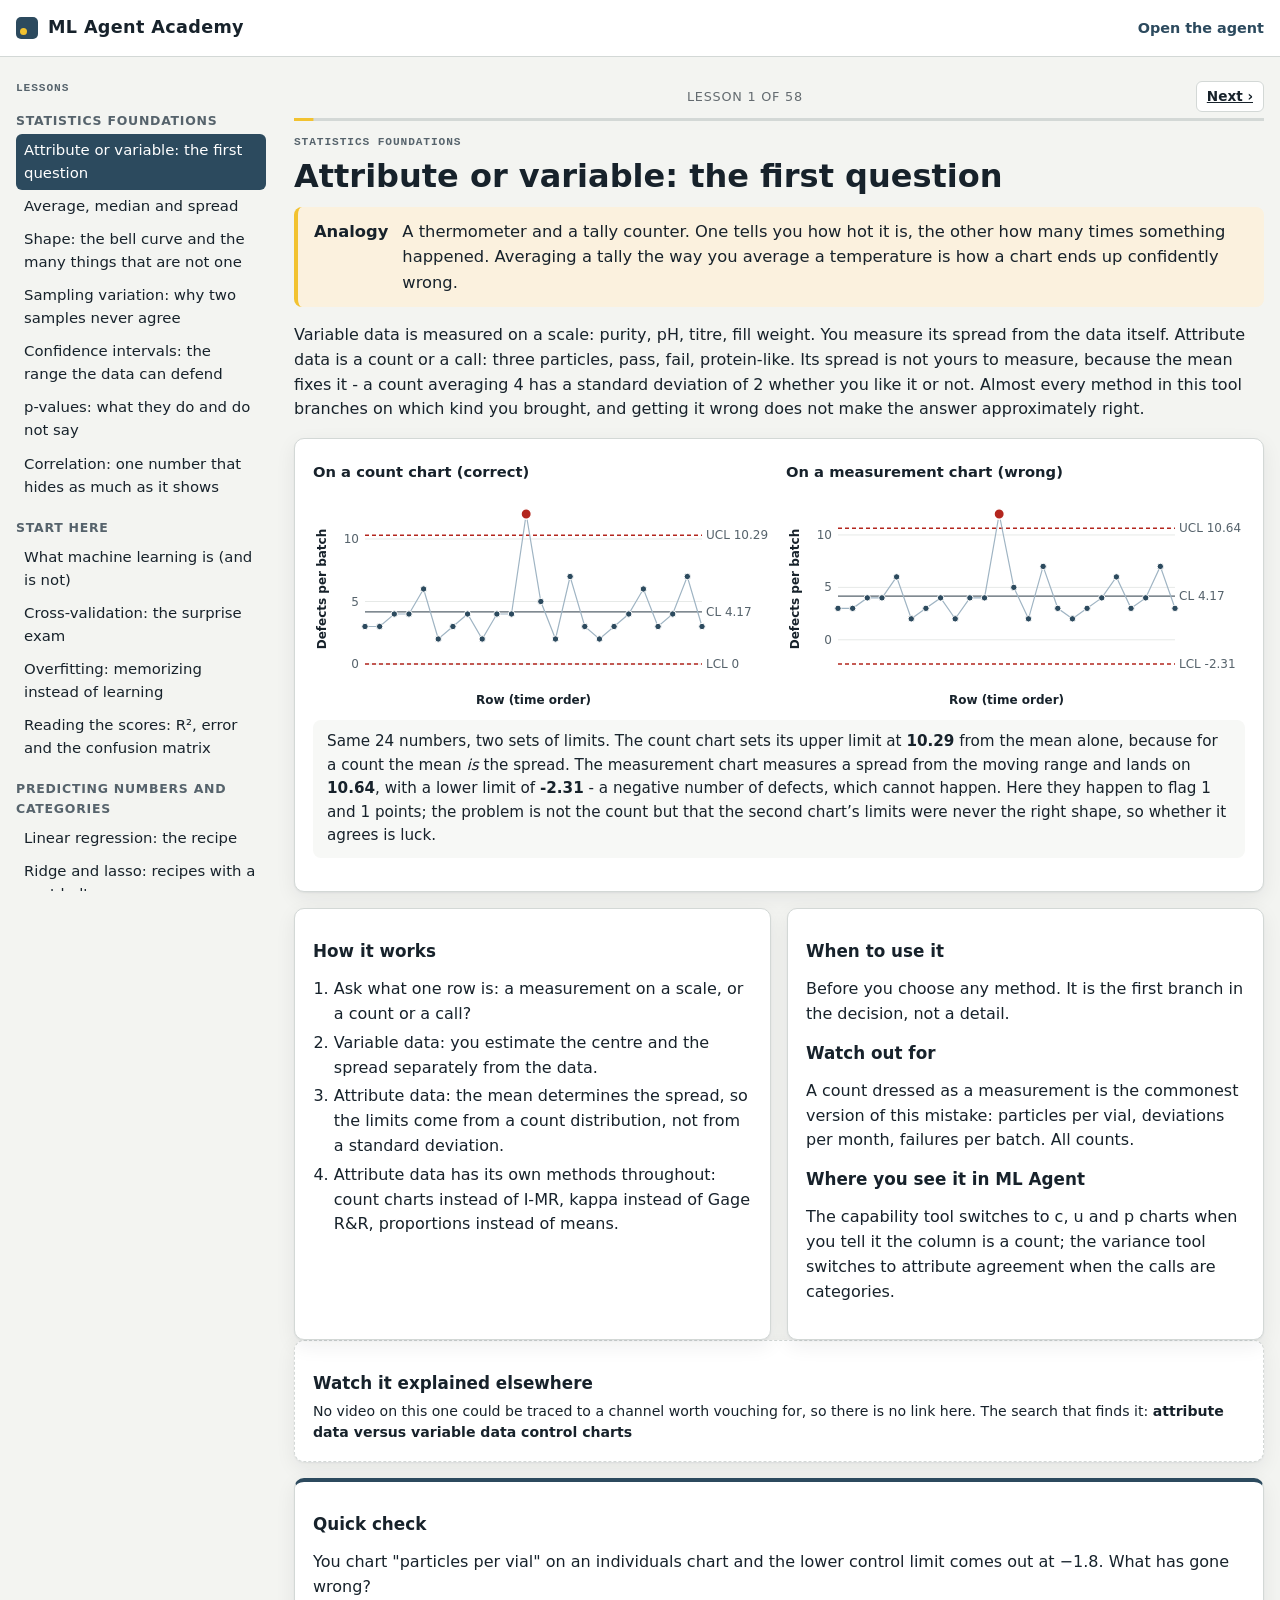
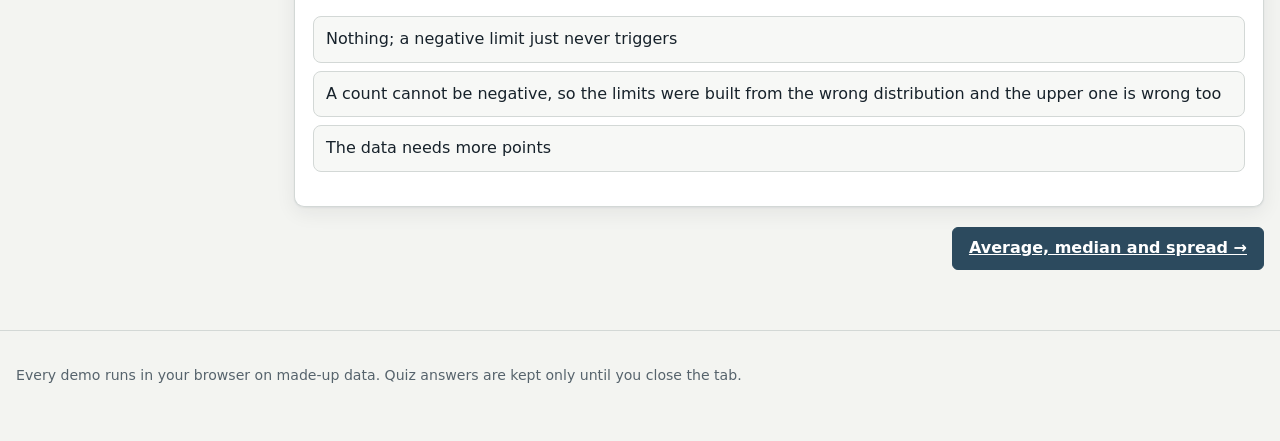
==== commit 84e856fa: "Page by page, and links out to video explanations Moving one lesson at a time already worked, at the" ====
--- a/learn.html
+++ b/learn.html
@@ -48,6 +48,7 @@
 <script src="ga.js"></script>
 <script src="charts.js"></script>
 <script src="explain.js"></script>
+<script src="watch.js"></script>
 <script src="learn.js"></script>
 </body>
 </html>
--- a/style.css
+++ b/style.css
@@ -965,3 +965,20 @@
   .tool-table td::before { content: attr(data-label); display: block; font-size: 0.72rem; text-transform: uppercase;
     letter-spacing: 0.05em; opacity: 0.6; margin-bottom: 1px; }
 }
+
+/* ---------- Page-by-page navigation, and the links out ---------- */
+.lesson-top { display: flex; align-items: center; justify-content: space-between; gap: 10px; margin: 0 0 6px; }
+.lesson-count { font-size: 0.8rem; text-transform: uppercase; letter-spacing: 0.06em; opacity: 0.65; text-align: center; }
+.lesson-bar { display: block; width: 100%; height: 3px; margin: 0 0 14px; }
+.lesson-bar .bar-bg { fill: var(--line); }
+.lesson-bar .bar-on { fill: var(--accent); }
+
+/* The one block on the page that needs the internet, and it has to look like it. */
+.card.watch { border-style: dashed; }
+.watch-note { margin: 0 0 8px; font-size: 0.84rem; line-height: 1.5; opacity: 0.8; }
+.watch-note + .watch-list + .watch-note, .watch-list + .watch-note { margin: 8px 0 0; }
+.watch-none { margin: 0; font-size: 0.88rem; line-height: 1.5; }
+.watch-list { margin: 0; padding-left: 18px; display: grid; gap: 6px; }
+.watch-list li { font-size: 0.92rem; line-height: 1.45; }
+.watch-ch { font-size: 0.78rem; opacity: 0.65; white-space: nowrap; }
+.watch-list a::after { content: " \2197"; opacity: 0.6; }
